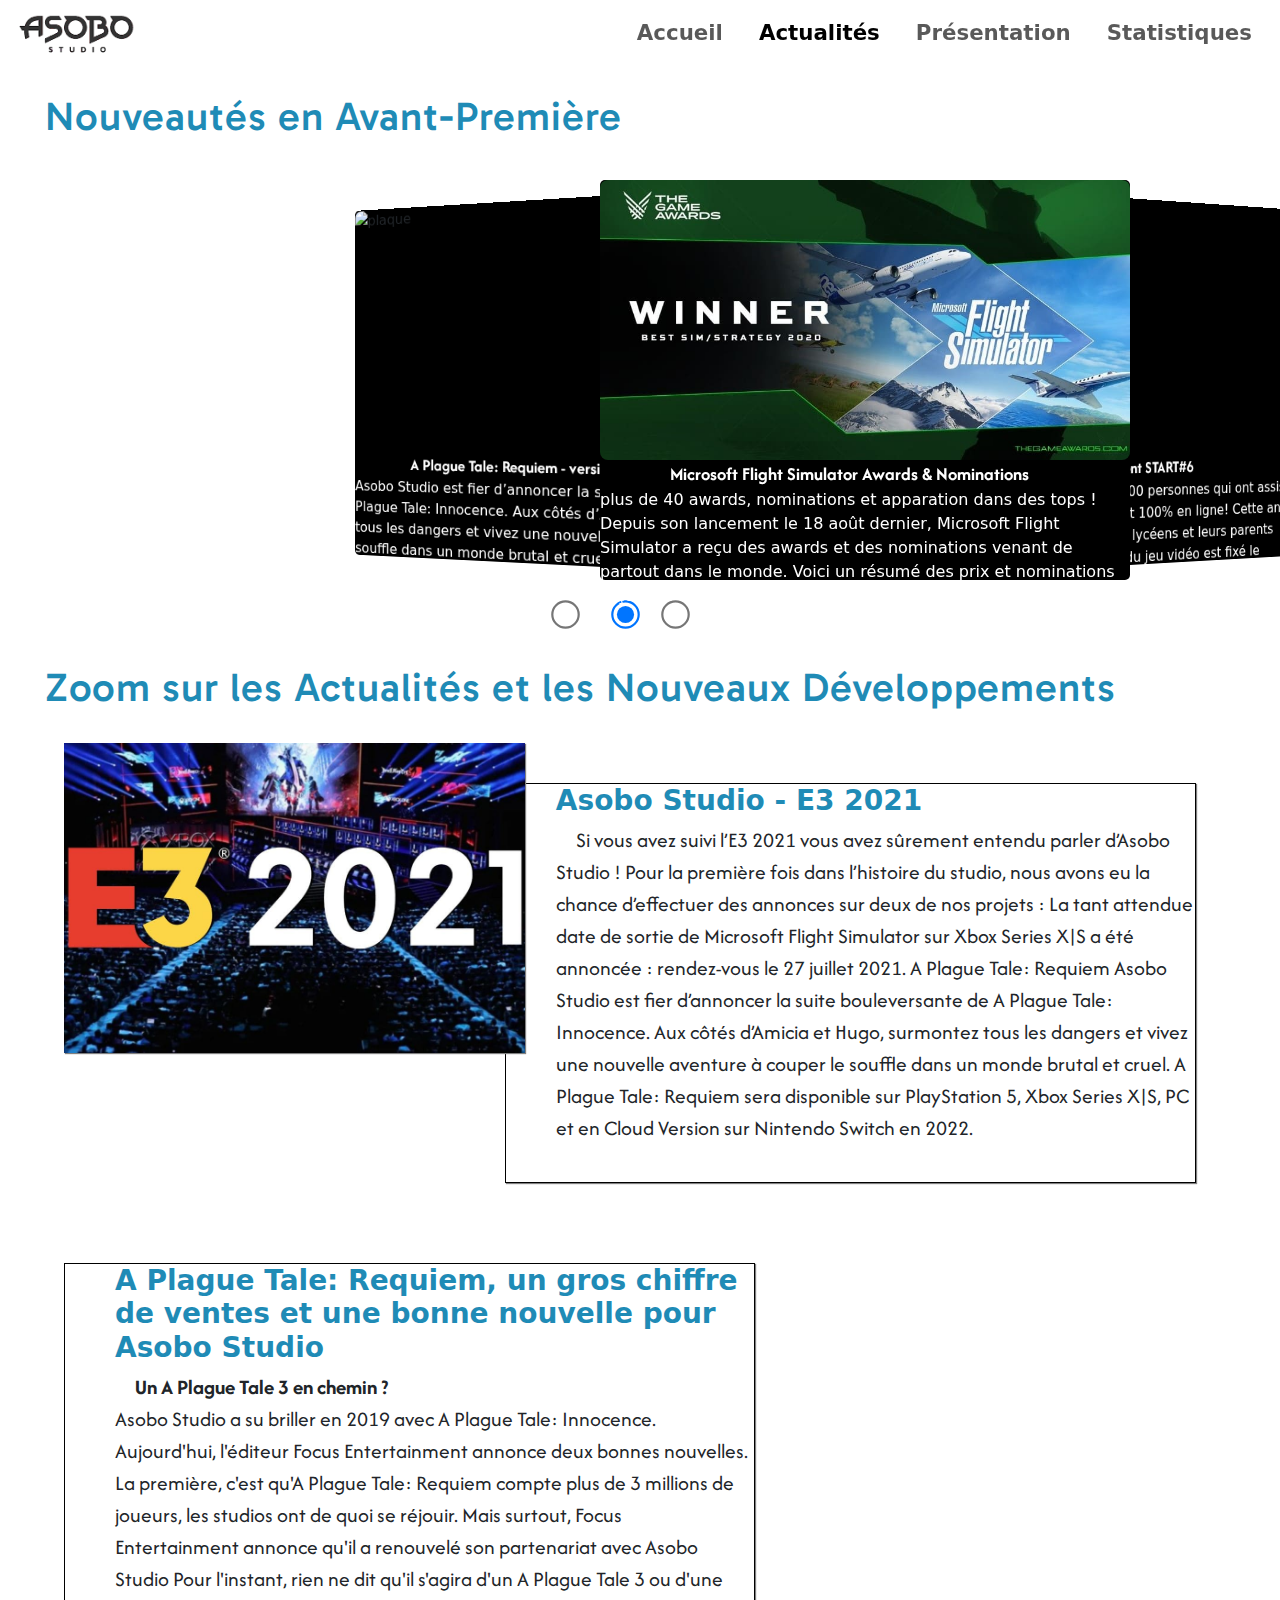
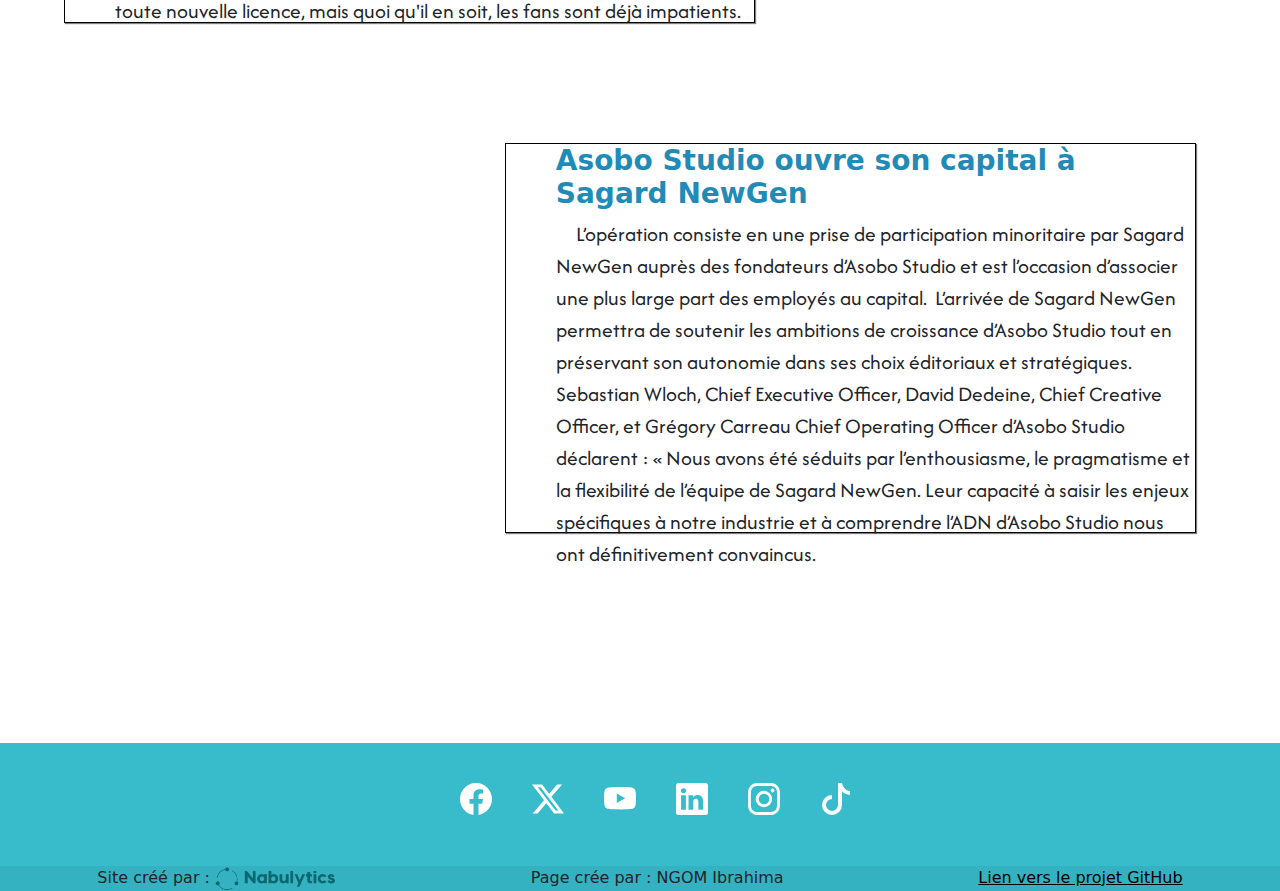
==== actualites.html @ 496d142b "Fixed a non-closed div" ====
<!DOCTYPE html>
<html lang="fr">
<head>
    <meta charset="UTF-8">
    <meta name="viewport" content="width=device-width, initial-scale=1.0">
    <title>Actualité - Asobo Studio</title>
    <link rel="shortcut icon" href="Images/favicon.ico" type="image/x-icon">
    <link href="https://cdn.jsdelivr.net/npm/bootstrap@5.3.3/dist/css/bootstrap.min.css" rel="stylesheet"
          integrity="sha384-QWTKZyjpPEjISv5WaRU9OFeRpok6YctnYmDr5pNlyT2bRjXh0JMhjY6hW+ALEwIH" crossorigin="anonymous">
    <link rel="stylesheet" href="CSS/General.css">
    <link rel="stylesheet" href="CSS/Actualites.css">
    <style>
        @import url('https://fonts.googleapis.com/css2?family=Afacad+Flux:wght@100..1000&family=Gabarito:wght@400..900&display=swap');
    </style>
</head>
<body>
    <header>
        <nav class="navbar fixed-top navbar-expand-md navbar-extended-sm">
            <div class="container-fluid nav-header">
                <a href="index.html"><img src="Images/Asobo_Studio_Logo.png" alt="Asobo Studio Logo"></a>
            </div>
            <button class="navbar-toggler" type="button" data-bs-toggle="collapse" data-bs-target="#navbarNav"
                    aria-controls="navbarNav" aria-expanded="false" aria-label="Toggle navigation">
                <span class="navbar-toggler-icon"></span>
            </button>
            <div class="collapse navbar-collapse me-auto" id="navbarNav">
                <ul class="navbar-nav me-auto mb-2 mb-lg-0">
                    <li class="nav-item">
                        <a class="nav-link" href="index.html">Accueil</a>
                    </li>
                    <li class="nav-item">
                        <a class="nav-link active" aria-current="page" href="actualites.html">Actualités</a>
                    </li>
                    <li class="nav-item">
                        <a class="nav-link" href="presentation.html">Présentation</a>
                    </li>
                    <li class="nav-item">
                        <a class="nav-link" href="statistiques.html">Statistiques</a>
                    </li>
                </ul>
            </div>
        </nav>
    </header>
<h1>Actualités</h1><br>
<h2 class="title">Nouveautés en Avant-Première</h2>
<section class="premiere_parti">
    <input type="radio" name="position"  />
    <input type="radio" name="position" checked/>
    <input type="radio" name="position" />
    <div id="carousel">
      <div class="hautimage">
        <div class="haut">
            <img src="Images/Accueil/plague-tale-requiem.jpg" alt="plaque">
        </div>
        <div class="textebas"> <span class="soustitre">A Plague Tale: Requiem - version améliorée
        </span><br> Asobo Studio est fier d’annoncer la suite bouleversante de A Plague Tale: Innocence. Aux côtés d’Amicia et Hugo, surmontez tous les dangers et vivez une nouvelle aventure à couper le souffle dans un monde brutal et cruel</div>
      </div>
      <div class="hautimage">
        <div class="haut">
            <img src="Images/actualite/microsoft_winner.jpeg" alt="recompense">
        </div>
        <div class="textebas"> <span class="soustitre">Microsoft Flight Simulator Awards & Nominations</span><br>plus de 40 awards, nominations et apparation dans des tops !
    Depuis son lancement le 18 août dernier, Microsoft Flight Simulator a reçu des awards et des nominations venant de partout dans le monde. Voici un résumé des prix et nominations reçus par Microsoft Flight Simulator</div>
      </div>
      <div class="hautimage">
        <div class="haut">
            <img src="Images/actualite/Asoboevenement.jpeg" alt="flight">
        </div>
        <div class="textebas"> <span class="soustitre">Asobo participe à l'événement START#6</span><br>L'année dernière ce sont plus de 800 personnes qui ont assisté à la première version de l'événement 100% en ligne!

            Cette année, le rendez-vous pour les collégiens, lycéens et leurs parents désireux de découvrir les métiers du jeu vidéo est fixé le mercredi 17 novembre </div>
      </div>
     
    </div>
    </section><br><br>
<h2 class="title2" id="jumpMain">Zoom sur les Actualités et les  Nouveaux Développements </h2><br>
<div class="CONtainer">
    <div class="CONtainer-item">
        <div class="CONtainer-item-img">
            <img src="Images/actualite/E32021.jpg" alt="">
        </div>
        <div class="texte1">
            <h3>Asobo Studio - E3 2021</h3>
            <p class="para">Si vous avez suivi l’E3 2021 vous avez sûrement entendu parler d’Asobo Studio ! Pour la première fois dans l’histoire du studio, nous avons eu la chance d’effectuer des annonces sur deux de nos projets :
                La tant attendue date de sortie de Microsoft Flight Simulator sur Xbox Series X|S a été annoncée : rendez-vous le 27 juillet 2021.
                A Plague Tale: Requiem
                Asobo Studio est fier d’annoncer la suite bouleversante de A Plague Tale: Innocence. Aux côtés d’Amicia et Hugo, surmontez tous les dangers et vivez une nouvelle aventure à couper le souffle dans un monde brutal et cruel.
                A Plague Tale: Requiem sera disponible sur PlayStation 5, Xbox Series X|S, PC et en Cloud Version sur Nintendo Switch en 2022.</p>
        </div>
    </div>
    <div class="CONtainer-item">
        <div class="texte2">
            <h3>A Plague Tale: Requiem, un gros chiffre de ventes et une bonne nouvelle pour Asobo Studio</h3>
            <p class="para"><strong>Un A Plague Tale 3 en chemin ?</strong><br>Asobo Studio a su briller en 2019 avec A Plague Tale: Innocence. Aujourd'hui, l'éditeur Focus Entertainment annonce deux bonnes nouvelles.
                La première, c'est qu'A Plague Tale: Requiem compte plus de 3 millions de joueurs, les studios ont de quoi se réjouir. Mais surtout, Focus Entertainment annonce qu'il a renouvelé son partenariat avec Asobo Studio
                Pour l'instant, rien ne dit qu'il s'agira d'un A Plague Tale 3 ou d'une toute nouvelle licence, mais quoi qu'il en soit, les fans sont déjà impatients.  
            </p>
        </div>
        <div class="CONtainer-item-img">
            <img src="Images/actualite/plagetroismillions.jpg" alt="">
        </div>
    </div>

    <div class="CONtainer-item">
        <div class="CONtainer-item-img">
            <img src="Images/actualite/asobo_sagar.jpeg" alt="">
        </div>
        <div class="texte3">
            <h3>Asobo Studio ouvre son capital à Sagard NewGen</h3>
            <p class="para">L’opération consiste en une prise de participation minoritaire par Sagard NewGen auprès des fondateurs d’Asobo Studio et est l’occasion d’associer une plus large part des employés au capital.  L’arrivée de Sagard NewGen permettra de soutenir les ambitions de croissance d’Asobo Studio tout en préservant son autonomie dans ses choix éditoriaux et stratégiques.
                Sebastian Wloch, Chief Executive Officer, David Dedeine, Chief Creative Officer, et Grégory Carreau Chief Operating Officer d’Asobo Studio déclarent : « Nous avons été séduits par l’enthousiasme, le pragmatisme et la flexibilité de l’équipe de Sagard NewGen. Leur capacité à saisir les enjeux spécifiques à notre industrie et à comprendre l’ADN d’Asobo Studio nous ont définitivement convaincus.</p>
    
        </div>
    </div>
</div>
<footer class="footer">
    <div class="waves">
        <div class="wave" id="wave1"></div>
        <div class="wave" id="wave2"></div>
        <div class="wave" id="wave3"></div>
        <div class="wave" id="wave4"></div>
    </div>
    <ul class="social-icon">
        <li class="social-icon__item">
            <a href="https://www.facebook.com/asobostudio" target="_blank"
               class="social-icon__link icon-link">
                <svg xmlns="http://www.w3.org/2000/svg" width="16" height="16" fill="currentColor"
                     class="bi bi-facebook" viewBox="0 0 16 16">
                    <path d="M16 8.049c0-4.446-3.582-8.05-8-8.05C3.58 0-.002 3.603-.002 8.05c0 4.017 2.926 7.347 6.75 7.951v-5.625h-2.03V8.05H6.75V6.275c0-2.017 1.195-3.131 3.022-3.131.876 0 1.791.157 1.791.157v1.98h-1.009c-.993 0-1.303.621-1.303 1.258v1.51h2.218l-.354 2.326H9.25V16c3.824-.604 6.75-3.934 6.75-7.951"/>
                </svg>
            </a>
        </li>
        <li class="social-icon__item">
            <a href="https://x.com/AsoboStudio" target="_blank" class="social-icon__link icon-link">
                <svg xmlns="http://www.w3.org/2000/svg" width="16" height="16" fill="currentColor"
                     class="bi bi-twitter-x" viewBox="0 0 16 16">
                    <path d="M12.6.75h2.454l-5.36 6.142L16 15.25h-4.937l-3.867-5.07-4.425 5.07H.316l5.733-6.57L0 .75h5.063l3.495 4.633L12.601.75Zm-.86 13.028h1.36L4.323 2.145H2.865z"/>
                </svg>
            </a>
        </li>
        <li class="social-icon__item">
            <a href="https://www.youtube.com/@AsoboStudio/featured" target="_blank"
               class="social-icon__link icon-link">
                <svg xmlns="http://www.w3.org/2000/svg" width="16" height="16" fill="currentColor" class="bi bi-youtube"
                     viewBox="0 0 16 16">
                    <path d="M8.051 1.999h.089c.822.003 4.987.033 6.11.335a2.01 2.01 0 0 1 1.415 1.42c.101.38.172.883.22 1.402l.01.104.022.26.008.104c.065.914.073 1.77.074 1.957v.075c-.001.194-.01 1.108-.082 2.06l-.008.105-.009.104c-.05.572-.124 1.14-.235 1.558a2.01 2.01 0 0 1-1.415 1.42c-1.16.312-5.569.334-6.18.335h-.142c-.309 0-1.587-.006-2.927-.052l-.17-.006-.087-.004-.171-.007-.171-.007c-1.11-.049-2.167-.128-2.654-.26a2.01 2.01 0 0 1-1.415-1.419c-.111-.417-.185-.986-.235-1.558L.09 9.82l-.008-.104A31 31 0 0 1 0 7.68v-.123c.002-.215.01-.958.064-1.778l.007-.103.003-.052.008-.104.022-.26.01-.104c.048-.519.119-1.023.22-1.402a2.01 2.01 0 0 1 1.415-1.42c.487-.13 1.544-.21 2.654-.26l.17-.007.172-.006.086-.003.171-.007A100 100 0 0 1 7.858 2zM6.4 5.209v4.818l4.157-2.408z"/>
                </svg>
            </a>
        </li>
        <li class="social-icon__item">
            <a href="https://www.linkedin.com/company/asobo-studio" target="_blank" class="social-icon__link icon-link">
                <svg xmlns="http://www.w3.org/2000/svg" width="16" height="16" fill="currentColor"
                     class="bi bi-linkedin" viewBox="0 0 16 16">
                    <path d="M0 1.146C0 .513.526 0 1.175 0h13.65C15.474 0 16 .513 16 1.146v13.708c0 .633-.526 1.146-1.175 1.146H1.175C.526 16 0 15.487 0 14.854zm4.943 12.248V6.169H2.542v7.225zm-1.2-8.212c.837 0 1.358-.554 1.358-1.248-.015-.709-.52-1.248-1.342-1.248S2.4 3.226 2.4 3.934c0 .694.521 1.248 1.327 1.248zm4.908 8.212V9.359c0-.216.016-.432.08-.586.173-.431.568-.878 1.232-.878.869 0 1.216.662 1.216 1.634v3.865h2.401V9.25c0-2.22-1.184-3.252-2.764-3.252-1.274 0-1.845.7-2.165 1.193v.025h-.016l.016-.025V6.169h-2.4c.03.678 0 7.225 0 7.225z"/>
                </svg>
            </a>
        </li>
        <li class="social-icon__item">
            <a href="https://www.instagram.com/asobo_studio/" target="_blank" class="social-icon__link icon-link">
                <svg xmlns="http://www.w3.org/2000/svg" width="16" height="16" fill="currentColor"
                     class="bi bi-instagram" viewBox="0 0 16 16">
                    <path d="M8 0C5.829 0 5.556.01 4.703.048 3.85.088 3.269.222 2.76.42a3.9 3.9 0 0 0-1.417.923A3.9 3.9 0 0 0 .42 2.76C.222 3.268.087 3.85.048 4.7.01 5.555 0 5.827 0 8.001c0 2.172.01 2.444.048 3.297.04.852.174 1.433.372 1.942.205.526.478.972.923 1.417.444.445.89.719 1.416.923.51.198 1.09.333 1.942.372C5.555 15.99 5.827 16 8 16s2.444-.01 3.298-.048c.851-.04 1.434-.174 1.943-.372a3.9 3.9 0 0 0 1.416-.923c.445-.445.718-.891.923-1.417.197-.509.332-1.09.372-1.942C15.99 10.445 16 10.173 16 8s-.01-2.445-.048-3.299c-.04-.851-.175-1.433-.372-1.941a3.9 3.9 0 0 0-.923-1.417A3.9 3.9 0 0 0 13.24.42c-.51-.198-1.092-.333-1.943-.372C10.443.01 10.172 0 7.998 0zm-.717 1.442h.718c2.136 0 2.389.007 3.232.046.78.035 1.204.166 1.486.275.373.145.64.319.92.599s.453.546.598.92c.11.281.24.705.275 1.485.039.843.047 1.096.047 3.231s-.008 2.389-.047 3.232c-.035.78-.166 1.203-.275 1.485a2.5 2.5 0 0 1-.599.919c-.28.28-.546.453-.92.598-.28.11-.704.24-1.485.276-.843.038-1.096.047-3.232.047s-2.39-.009-3.233-.047c-.78-.036-1.203-.166-1.485-.276a2.5 2.5 0 0 1-.92-.598 2.5 2.5 0 0 1-.6-.92c-.109-.281-.24-.705-.275-1.485-.038-.843-.046-1.096-.046-3.233s.008-2.388.046-3.231c.036-.78.166-1.204.276-1.486.145-.373.319-.64.599-.92s.546-.453.92-.598c.282-.11.705-.24 1.485-.276.738-.034 1.024-.044 2.515-.045zm4.988 1.328a.96.96 0 1 0 0 1.92.96.96 0 0 0 0-1.92m-4.27 1.122a4.109 4.109 0 1 0 0 8.217 4.109 4.109 0 0 0 0-8.217m0 1.441a2.667 2.667 0 1 1 0 5.334 2.667 2.667 0 0 1 0-5.334"/>
                </svg>
            </a>
        </li>
        <li class="social-icon__item">
            <a href="https://www.tiktok.com/@asobostudio?" target="_blank" class="social-icon__link icon-link">
                <svg xmlns="http://www.w3.org/2000/svg" width="16" height="16" fill="currentColor" class="bi bi-tiktok"
                     viewBox="0 0 16 16">
                    <path d="M9 0h1.98c.144.715.54 1.617 1.235 2.512C12.895 3.389 13.797 4 15 4v2c-1.753 0-3.07-.814-4-1.829V11a5 5 0 1 1-5-5v2a3 3 0 1 0 3 3z"/>
                </svg>
            </a>
        </li>
    </ul>


    <div class="d-flex justify-content-around footer-nabu">
        <div class="text-center p-4">
            Site créé par :
            <img src="Images/nabu_full_logo.png" alt="Nabulitics">
        </div>
        <div class="text-center p-4">
            Page crée par : NGOM Ibrahima
        </div>
        <div class="text-center p-4">
            <a href="https://github.com/AurelienP29/SAE1_AsoboStudio" target="_blank">Lien vers le projet GitHub</a>
        </div>
    </div>
</footer>

<script>
    const navEL = document.querySelector('.navbar');
    window.addEventListener('scroll', () => {
        if (window.scrollY > 66) {
            navEL.classList.add('navbar-scrolled');
        } else if (window.scrollY <= 66) {
            navEL.classList.remove('navbar-scrolled');
        }
    });
</script>
<script>
const images = document.querySelectorAll('.CONtainer-item-img');

const observer = new IntersectionObserver((entries) => {
    entries.forEach(entry => {
        if (entry.isIntersecting) {
            entry.target.classList.add('visible');
        } else {
            entry.target.classList.remove('visible');
        }
    });
}, {
    threshold: 0.1 
});

images.forEach(image => {
    observer.observe(image);
});


</script>
<script src="https://cdn.jsdelivr.net/npm/bootstrap@5.3.3/dist/js/bootstrap.bundle.min.js"
        integrity="sha384-YvpcrYf0tY3lHB60NNkmXc5s9fDVZLESaAA55NDzOxhy9GkcIdslK1eN7N6jIeHz"
        crossorigin="anonymous"></script>



</body>
</html>
---- CSS/General.css ----
main {
    z-index: 1;
    overflow-x: hidden;
}

h1 {
    font-family: "Gabarito", sans-serif;
    font-size: 55pt;
    font-weight: bold;
}

h2 {
    font-family: "Gabarito", sans-serif;
    font-size: 35pt;
}

p, span {
    font-family: "Afacad Flux", sans-serif;
    font-size: 20pt;

}

header {
    z-index: 10;
}

header img{
    height: 50px;
    width: auto;
}

.navbar {
    transition: all 0.5s;
    backdrop-filter: blur(10px);
}

.navbar-scrolled {
    background-color : #38BCCC;
    box-shadow: 0 3px 10px rgba(0, 0, 0, 0.15);
}

.nav-item {
    padding-right: 20px;
}

.nav-link {
    font-size: 16pt;
    font-weight: bold;
    display: inline-block;
    transition: all 0.5s;

}

.nav-link:hover {
    scale: 1.2;
    color: #1c626a;
}

.icon-link {
    font-size: 20px;
    color: black;
}

.footer-nabu {
    background-color: rgba(0, 0, 0, 0.05);
    position: absolute;
    bottom: 0;
    width: 100%;
}

.footer-nabu > div {
    padding: 0 !important;
}

.footer-nabu > div > a {
    display: inline-block;
    color: black;
}

.footer-nabu img{
    height: 25px;
    width: auto;
}

.footer-text-links {
    padding-right: 25px;
}


.footer {
    position: relative;
    width: 100%;
    background: #38BCCC;
    min-height: 100px;
    padding: 20px 50px 60px 50px;
    margin-top: 100px;
    display: flex;
    justify-content: center;
    align-items: center;
    flex-direction: column;
}

.social-icon {
    position: relative;
    display: flex;
    justify-content: center;
    align-items: center;
    margin: 10px 0;
    flex-wrap: wrap;
}

.social-icon__item {
    list-style: none;
    margin: 0 10px;
}


.social-icon__link {
    font-size: 2rem;
    color: #fff;
    margin: 0 10px;
    display: inline-block;
    transition: 0.5s;
}

.social-icon__link:hover {
    transform: translateY(-10px);
}

.footer p {
    color: #fff;
    margin: 15px 0 10px 0;
    font-size: 1rem;
    font-weight: 300;
}

.wave {
    position: absolute;
    top: -100px;
    left: 0;
    width: 100%;
    height: 100px;
    background: url("https://i.goopics.net/qq4d9r.png");
    background-size: 1000px 100px;
}

.wave#wave1 {
    z-index: 1000;
    opacity: 1;
    bottom: 0;
    animation: animateWaves 4s linear infinite;
}

.wave#wave2 {
    z-index: 999;
    opacity: 0.5;
    bottom: 10px;
    animation: animate 4s linear infinite !important;
}

.wave#wave3 {
    z-index: 1000;
    opacity: 0.2;
    bottom: 15px;
    animation: animateWaves 3s linear infinite;
}

.wave#wave4 {
    z-index: 999;
    opacity: 0.7;
    bottom: 20px;
    animation: animate 3s linear infinite;
}

@keyframes animateWaves {
    0% {
        background-position-x: 1000px;
    }
    100% {
        background-positon-x: 0px;
    }
}

@keyframes animate {
    0% {
        background-position-x: -1000px;
    }
    100% {
        background-positon-x: 0px;
    }
}
---- CSS/Actualites.css ----
h1{
    text-align: center;
    margin-top: 2px;
    color: white;
    font-size:2.9rem;
   
    
}
h2.title{
  margin-left: 45px;
  margin-top: 2px;
  color: rgb(31, 139, 182);
  font-size:2.5rem;
  letter-spacing: 1px;
  
  
}
h2.title2{
  margin-left: 45px;
  margin-top: 65px;
  color: rgb(31, 139, 182);
  font-size:2.5rem;
  letter-spacing: 1px;

}

.premiere_parti {
    height: 400px;
    margin-top: 10px;
    display: grid;
    grid-template-rows: 500px 100px;
    grid-template-columns: 1fr 30px 30px 30px 30px 30px 1fr;
    align-items: center;
    justify-items: center;
  }




div#carousel {
    grid-row: 1 / 2;
    grid-column: 1 / 8;
    width: 100vw;
    height: 440px;
    overflow: hidden;
    transform-style: preserve-3d;
    perspective: 600px;
    --items: 5;
    --middle: 3;
    --position: 1;
    pointer-events: none;
   align-items: center;
    justify-content: center;
    margin-left: auto;
    margin-right: auto;
  }


  div.hautimage {
    border-radius: 5px;
    margin-left: 600px;
    position: absolute;
    width: 530px;
    height: 400px;
    --r: calc(var(--position) - var(--offset));
    --abs: max(calc(var(--r) * -1), var(--r));
    transition: all 0.25s linear;
    transform: rotateY(calc(-10deg * var(--r)))
      translateX(calc(-300px * var(--r)));
    z-index: calc((var(--position) - var(--abs)));
  }
  div.haut {
    height: 280px;
    width: 530px;
  }
  div.haut img{
    width: 530px;
    height: 280px;
    border-radius: 8px;
  }
  div.textebas{
    color: white;
   border-bottom-left-radius: 5px;
   border-bottom-right-radius: 5px;
    width: 530px;
    height: 110px;
   
  }
  span.soustitre{
    margin-left: 70px;
    font-size: 14pt;
    font-weight: bold;

  }
  
  div.hautimage:nth-of-type(1) {
    --offset: 1;
    background-color: black;
  }
  div.hautimage:nth-of-type(2) {
    --offset: 2;
    background-color:black;
  }
  div.hautimage:nth-of-type(3) {
    --offset: 3;
    background-color: black;
  }
 
  
  input:nth-of-type(1) {
    margin-right: 30px;
    margin-top: -170px;
    grid-column: 2 / 3;
    grid-row: 2 / 3;
  }
  input:nth-of-type(1):checked ~ div#carousel {
    --position: 1;
  }
  
  input:nth-of-type(2) {
    margin-left: 30px;
    margin-top: -170px;
    grid-column: 3 / 4;
    grid-row: 2 / 3;
  }
  input:nth-of-type(2):checked ~ div#carousel {
    --position: 2;
  }
  
  input:nth-of-type(3) {
    margin-left: 70px;
    margin-top:  -170px;
    grid-column: 4 /5;
    grid-row: 2 / 3;
  }
  input:nth-of-type(3):checked ~ div#carousel {
    --position: 3;
  }
  
  input:nth-of-type(4) {
    grid-column: 5 / 6;
    grid-row: 2 / 3;
  }
  input:nth-of-type(4):checked ~ div#carousel {
    --position: 4;
  }
  
  input:nth-of-type(5) {
    grid-column: 6 / 7;
    grid-row: 2 / 3;
  }
  input:nth-of-type(5):checked ~ div#carousel {
    --position: 5;
  }
 
    input[type="radio"] {
       
        transform: scale(2.2); 
        
     
    }

    p.para {
      font-family: "Afacad Flux", sans-serif;
      font-size: 16pt;
      text-indent: 20px;
  
  }
    
.CONtainer{
  width: 100%;
  height: 1500px;
 display: grid;
 grid-template-columns: 1fr;
 grid-template-rows: repeat(3,300px);
 row-gap: 180px;
}
.CONtainer-item{
      margin-left: auto;
      margin-right: auto;
      height: 280px;
      width:90%;
      display: flex;
      border-radius: 10px;
  }
.CONtainer-item-img{
      width: 40%;
      height: 310px;
  }
.CONtainer-item-img img{
      height: 310px;
      object-fit: cover;
      width: 100%;
      box-shadow: 1px 1px 1px gray;
  }

.CONtainer-item-img img {
  opacity: 0;
  transform: translateX(70px); 
  transition: opacity 2s ease-out, transform 0.6s ease-out;
}

.CONtainer-item-img.visible img {
  opacity: 1;
  transform: translateX(0);
}

 .CONtainer-item .texte1{
  border: 1px solid black;
  margin-top: 40px;
  margin-left: -20px;
  width: 60%;
  height: 400px;
  box-shadow: 1px 1px 1px gray;
 } 
 .CONtainer-item .texte2{
  border: 1px solid black;
  margin-top: 40px;
  margin-right: -20px;
  width: 60%;
  height: 360px;
  box-shadow: 1px 1px 1px gray;
 }
 .CONtainer-item .texte3{
  border: 1px solid black;
  margin-top: 40px;
  margin-left: -20px;
  width: 60%;
  height: 390px;
  box-shadow: 1px 1px 1px gray;
 }
 div.texte1 h3{
  color: rgb(31, 139, 182);
  font-weight: bold;
 }
 div.texte2 h3{
  color: rgb(31, 139, 182);
  font-weight: bold;
 }
 div.texte3 h3{
  color: rgb(31, 139, 182);
  font-weight: bold;
 }
 div.texte1 h3, p {
  margin-left: 50px;
  
 }
 div.texte2 h3 ,p {
  margin-left: 50px;
 }
 div.texte3 h3, p {
  margin-left: 50px;
 }
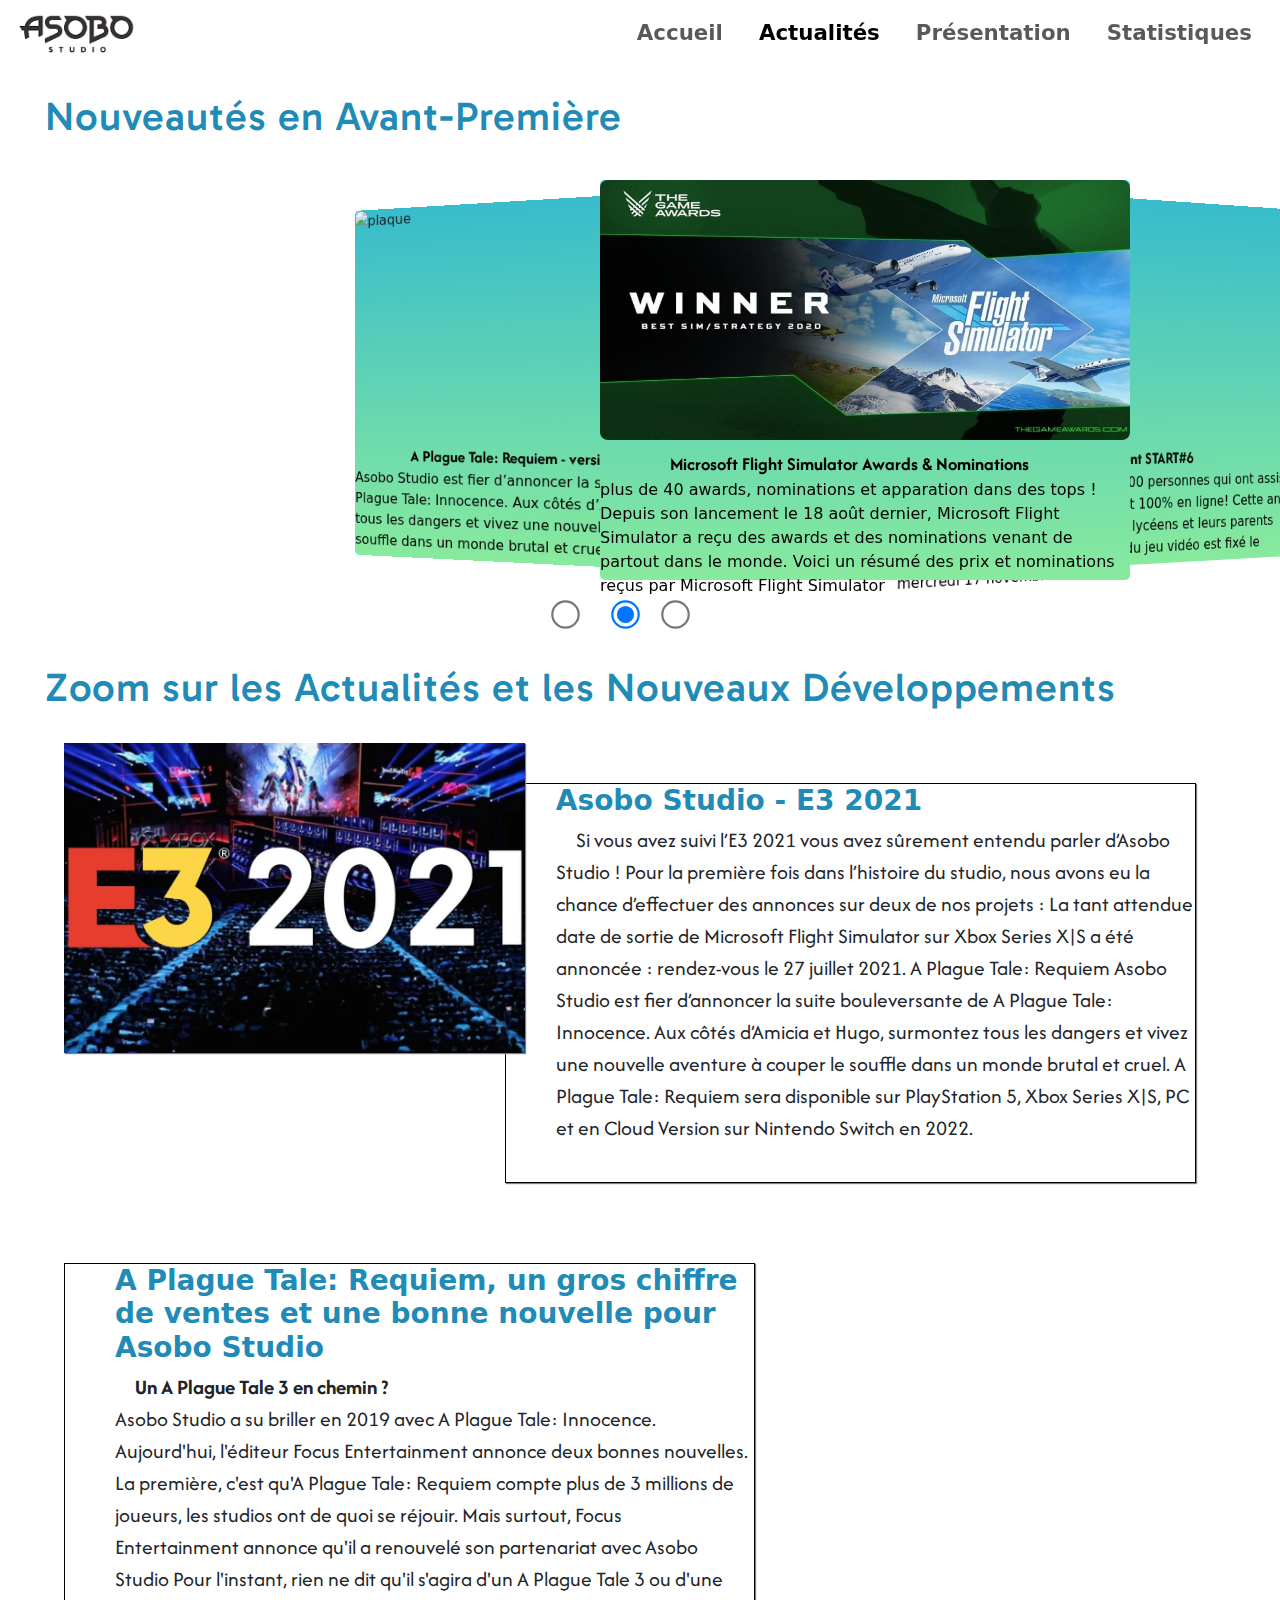
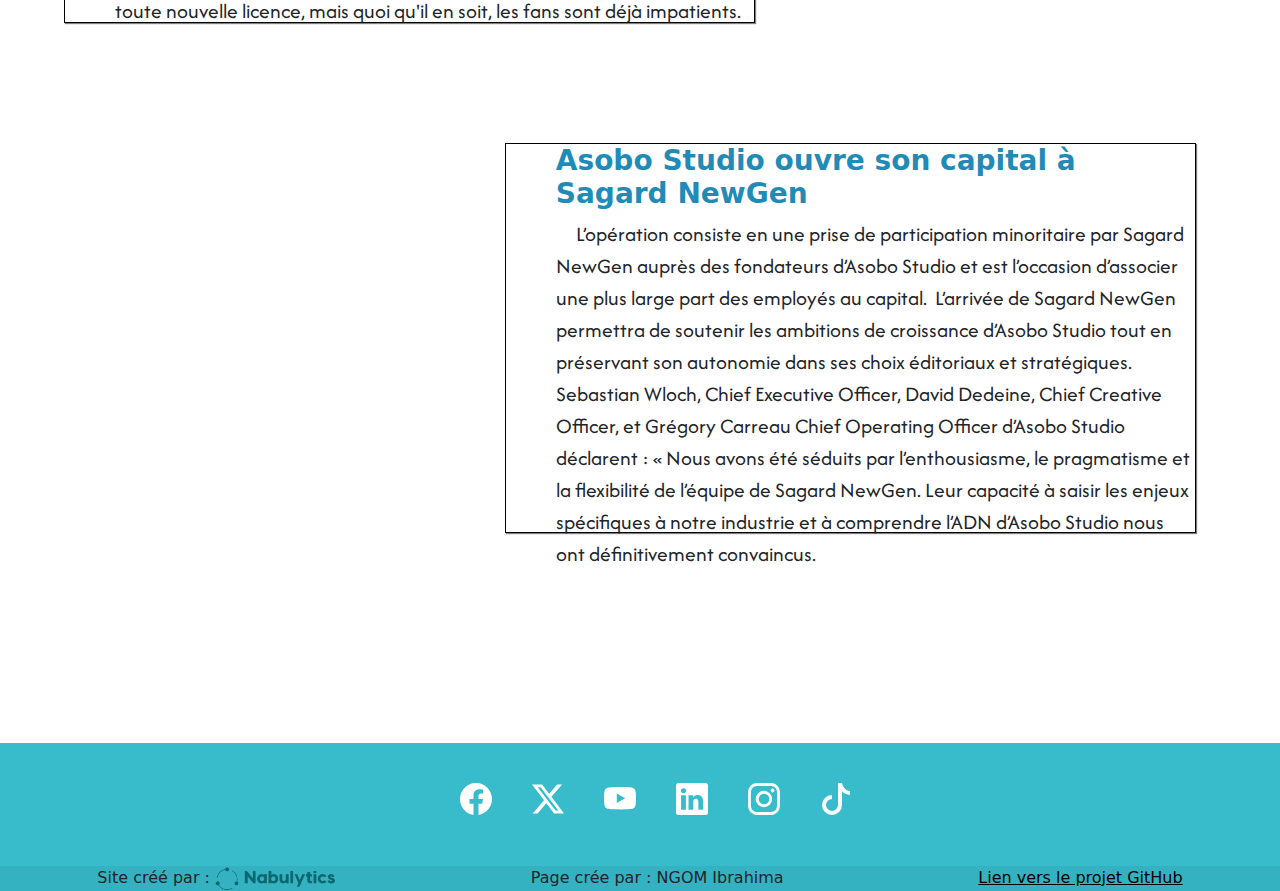
==== commit 7f226ae6: "Ibrahima commit actualites.html" ====
--- a/actualites.html
+++ b/actualites.html
@@ -43,10 +43,10 @@
     </header>
 <h1>Actualités</h1><br>
 <h2 class="title">Nouveautés en Avant-Première</h2>
-<section class="premiere_parti">
-    <input type="radio" name="position"  />
-    <input type="radio" name="position" checked/>
-    <input type="radio" name="position" />
+<div class="premiere_parti">
+    <input type="radio" name="position"  >
+    <input type="radio" name="position" checked>
+    <input type="radio" name="position" >
     <div id="carousel">
       <div class="hautimage">
         <div class="haut">
@@ -72,7 +72,7 @@
       </div>
      
     </div>
-    </section><br><br>
+    </div><br><br>
 <h2 class="title2" id="jumpMain">Zoom sur les Actualités et les  Nouveaux Développements </h2><br>
 <div class="CONtainer">
     <div class="CONtainer-item">
--- a/CSS/Actualites.css
+++ b/CSS/Actualites.css
@@ -76,15 +76,16 @@
   }
   div.haut img{
     width: 530px;
-    height: 280px;
+    height: 260px;
     border-radius: 8px;
   }
   div.textebas{
-    color: white;
+    color: black;
    border-bottom-left-radius: 5px;
    border-bottom-right-radius: 5px;
     width: 530px;
-    height: 110px;
+    height: 130px;
+      margin-top: -10px;
    
   }
   span.soustitre{
@@ -94,17 +95,17 @@
 
   }
   
-  div.hautimage:nth-of-type(1) {
+ div.hautimage:nth-of-type(1) {
     --offset: 1;
-    background-color: black;
+    background: linear-gradient(to bottom,  #38BCCC 0%,#88EA9D 100%);
   }
   div.hautimage:nth-of-type(2) {
     --offset: 2;
-    background-color:black;
+    background: linear-gradient(to bottom,  #38BCCC 0%,#88EA9D 100%);
   }
   div.hautimage:nth-of-type(3) {
     --offset: 3;
-    background-color: black;
+    background: linear-gradient(to bottom,  #38BCCC 0%,#88EA9D 100%);
   }
  
   
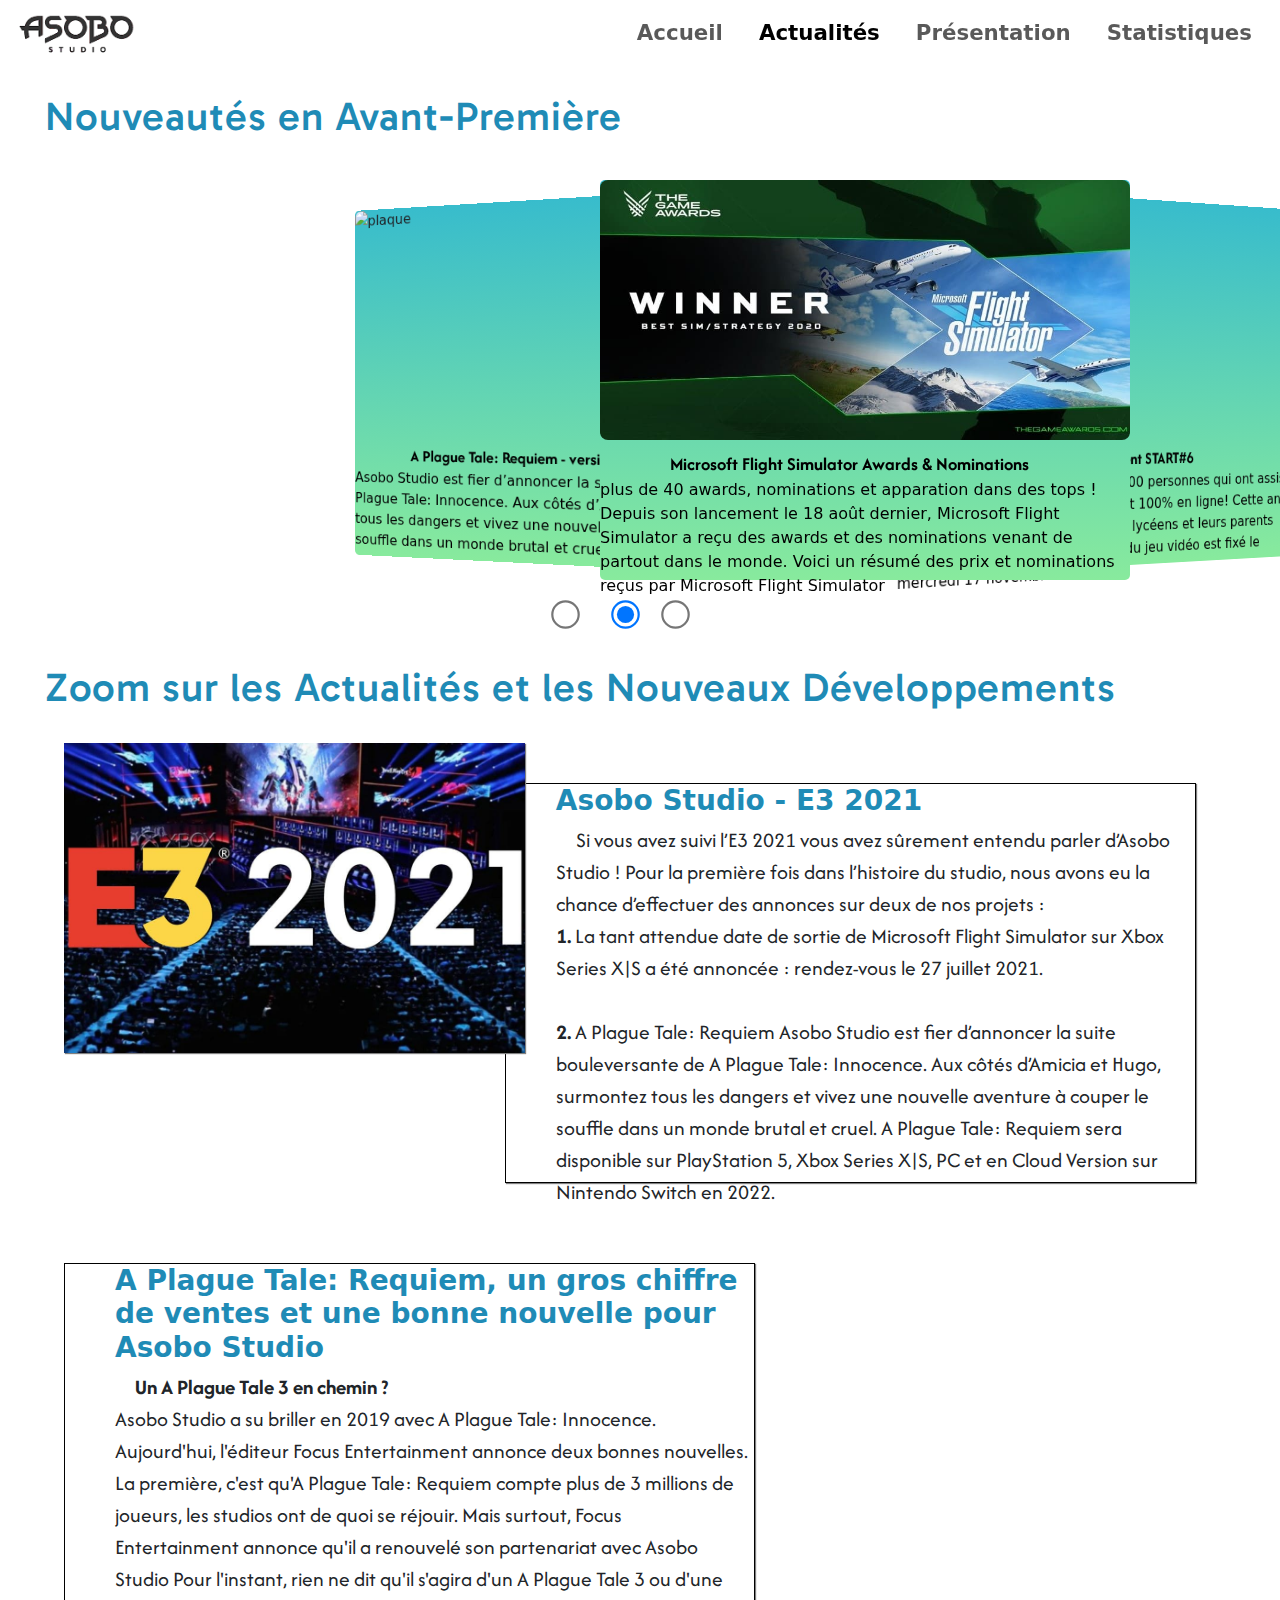
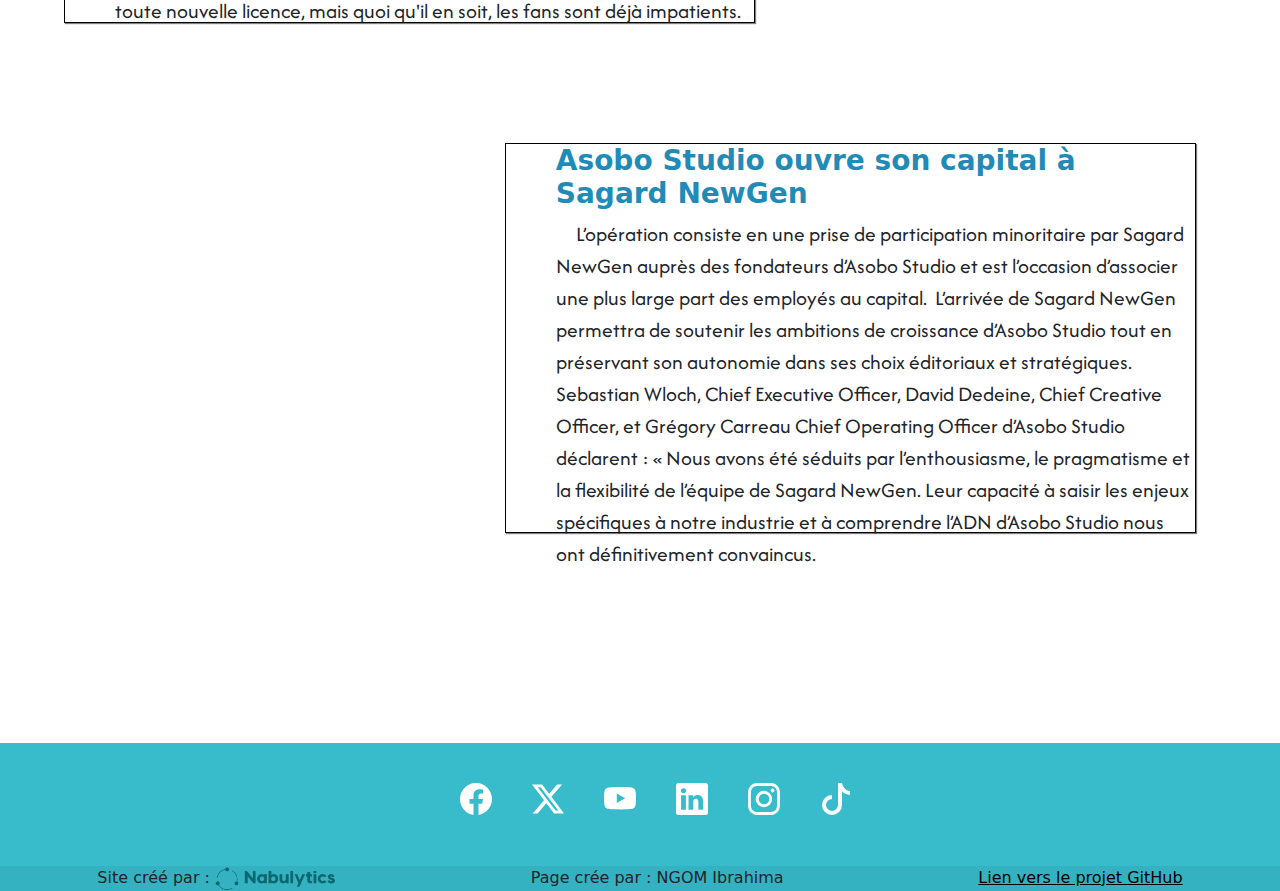
==== commit f1f0d5fa: "commit actualites.html" ====
--- a/actualites.html
+++ b/actualites.html
@@ -81,9 +81,9 @@
         </div>
         <div class="texte1">
             <h3>Asobo Studio - E3 2021</h3>
-            <p class="para">Si vous avez suivi l’E3 2021 vous avez sûrement entendu parler d’Asobo Studio ! Pour la première fois dans l’histoire du studio, nous avons eu la chance d’effectuer des annonces sur deux de nos projets :
-                La tant attendue date de sortie de Microsoft Flight Simulator sur Xbox Series X|S a été annoncée : rendez-vous le 27 juillet 2021.
-                A Plague Tale: Requiem
+            <p class="para">Si vous avez suivi l’E3 2021 vous avez sûrement entendu parler d’Asobo Studio ! Pour la première fois dans l’histoire du studio, nous avons eu la chance d’effectuer des annonces sur deux de nos projets : <br>
+                <strong>1. </strong>La tant attendue date de sortie de Microsoft Flight Simulator sur Xbox Series X|S a été annoncée : rendez-vous le 27 juillet 2021. <br><br>
+                <strong>2. </strong>A Plague Tale: Requiem
                 Asobo Studio est fier d’annoncer la suite bouleversante de A Plague Tale: Innocence. Aux côtés d’Amicia et Hugo, surmontez tous les dangers et vivez une nouvelle aventure à couper le souffle dans un monde brutal et cruel.
                 A Plague Tale: Requiem sera disponible sur PlayStation 5, Xbox Series X|S, PC et en Cloud Version sur Nintendo Switch en 2022.</p>
         </div>
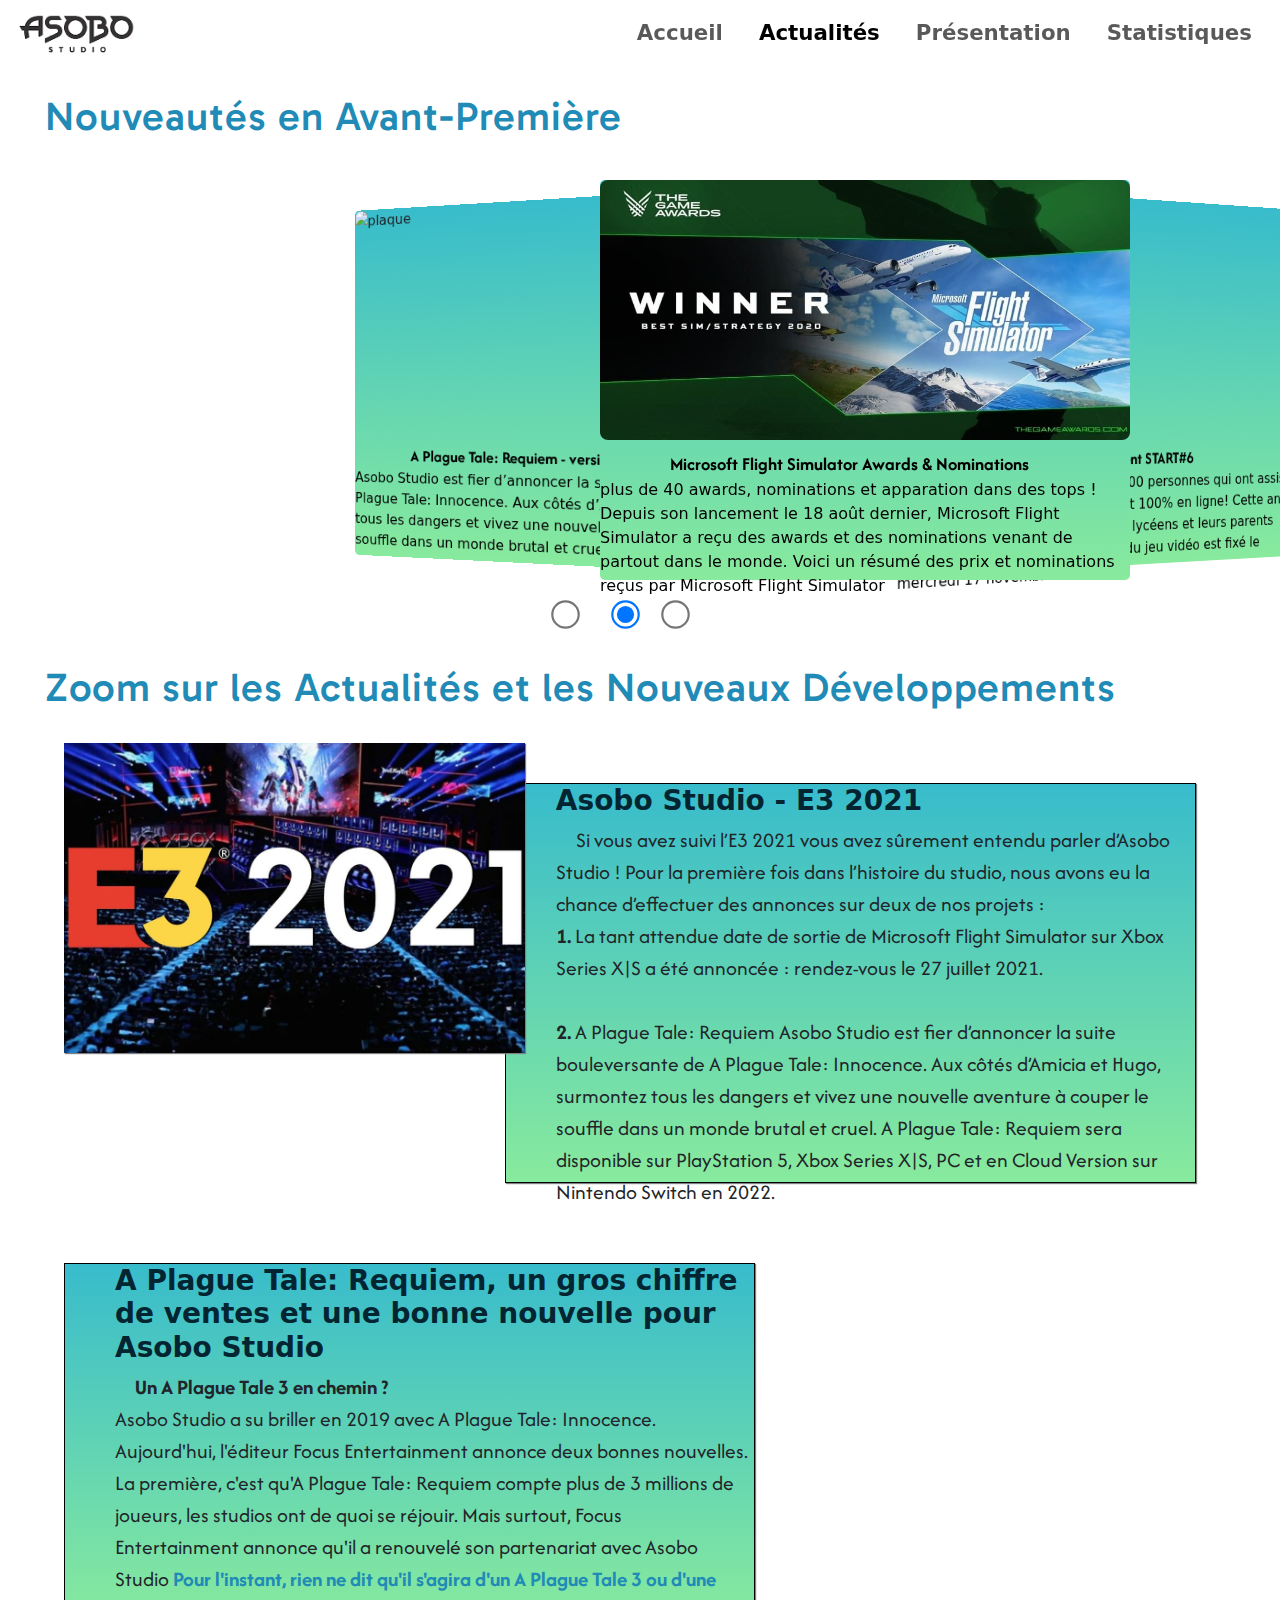
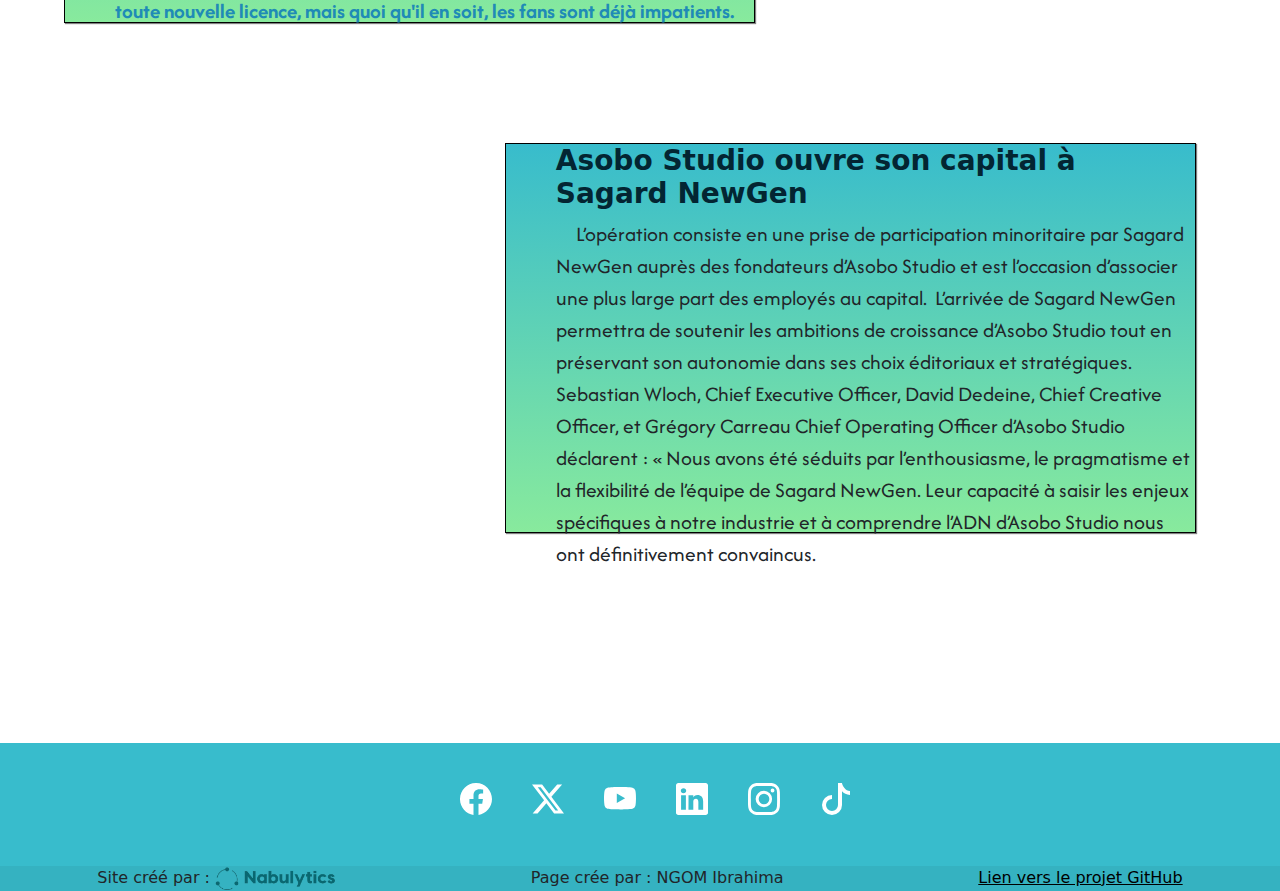
==== commit 2a18cfb7: "Ibrahima derniere commit actualites.html" ====
--- a/actualites.html
+++ b/actualites.html
@@ -93,7 +93,7 @@
             <h3>A Plague Tale: Requiem, un gros chiffre de ventes et une bonne nouvelle pour Asobo Studio</h3>
             <p class="para"><strong>Un A Plague Tale 3 en chemin ?</strong><br>Asobo Studio a su briller en 2019 avec A Plague Tale: Innocence. Aujourd'hui, l'éditeur Focus Entertainment annonce deux bonnes nouvelles.
                 La première, c'est qu'A Plague Tale: Requiem compte plus de 3 millions de joueurs, les studios ont de quoi se réjouir. Mais surtout, Focus Entertainment annonce qu'il a renouvelé son partenariat avec Asobo Studio
-                Pour l'instant, rien ne dit qu'il s'agira d'un A Plague Tale 3 ou d'une toute nouvelle licence, mais quoi qu'il en soit, les fans sont déjà impatients.  
+                <strong style="color: rgb(31, 139, 182);"> Pour l'instant, rien ne dit qu'il s'agira d'un A Plague Tale 3 ou d'une toute nouvelle licence, mais quoi qu'il en soit, les fans sont déjà impatients.</strong>  
             </p>
         </div>
         <div class="CONtainer-item-img">
--- a/CSS/Actualites.css
+++ b/CSS/Actualites.css
@@ -214,6 +214,7 @@
   width: 60%;
   height: 400px;
   box-shadow: 1px 1px 1px gray;
+  background: linear-gradient(to bottom,  #38BCCC 0%,#88EA9D 100%);
  } 
  .CONtainer-item .texte2{
   border: 1px solid black;
@@ -222,6 +223,7 @@
   width: 60%;
   height: 360px;
   box-shadow: 1px 1px 1px gray;
+  background: linear-gradient(to bottom,  #38BCCC 0%,#88EA9D 100%);
  }
  .CONtainer-item .texte3{
   border: 1px solid black;
@@ -230,17 +232,19 @@
   width: 60%;
   height: 390px;
   box-shadow: 1px 1px 1px gray;
+  background: linear-gradient(to bottom,  #38BCCC 0%,#88EA9D 100%);
  }
  div.texte1 h3{
-  color: rgb(31, 139, 182);
+  color: rgb(3, 37, 50);
   font-weight: bold;
+     
  }
  div.texte2 h3{
-  color: rgb(31, 139, 182);
+ color: rgb(3, 37, 50);
   font-weight: bold;
  }
  div.texte3 h3{
-  color: rgb(31, 139, 182);
+color: rgb(3, 37, 50);
   font-weight: bold;
  }
  div.texte1 h3, p {
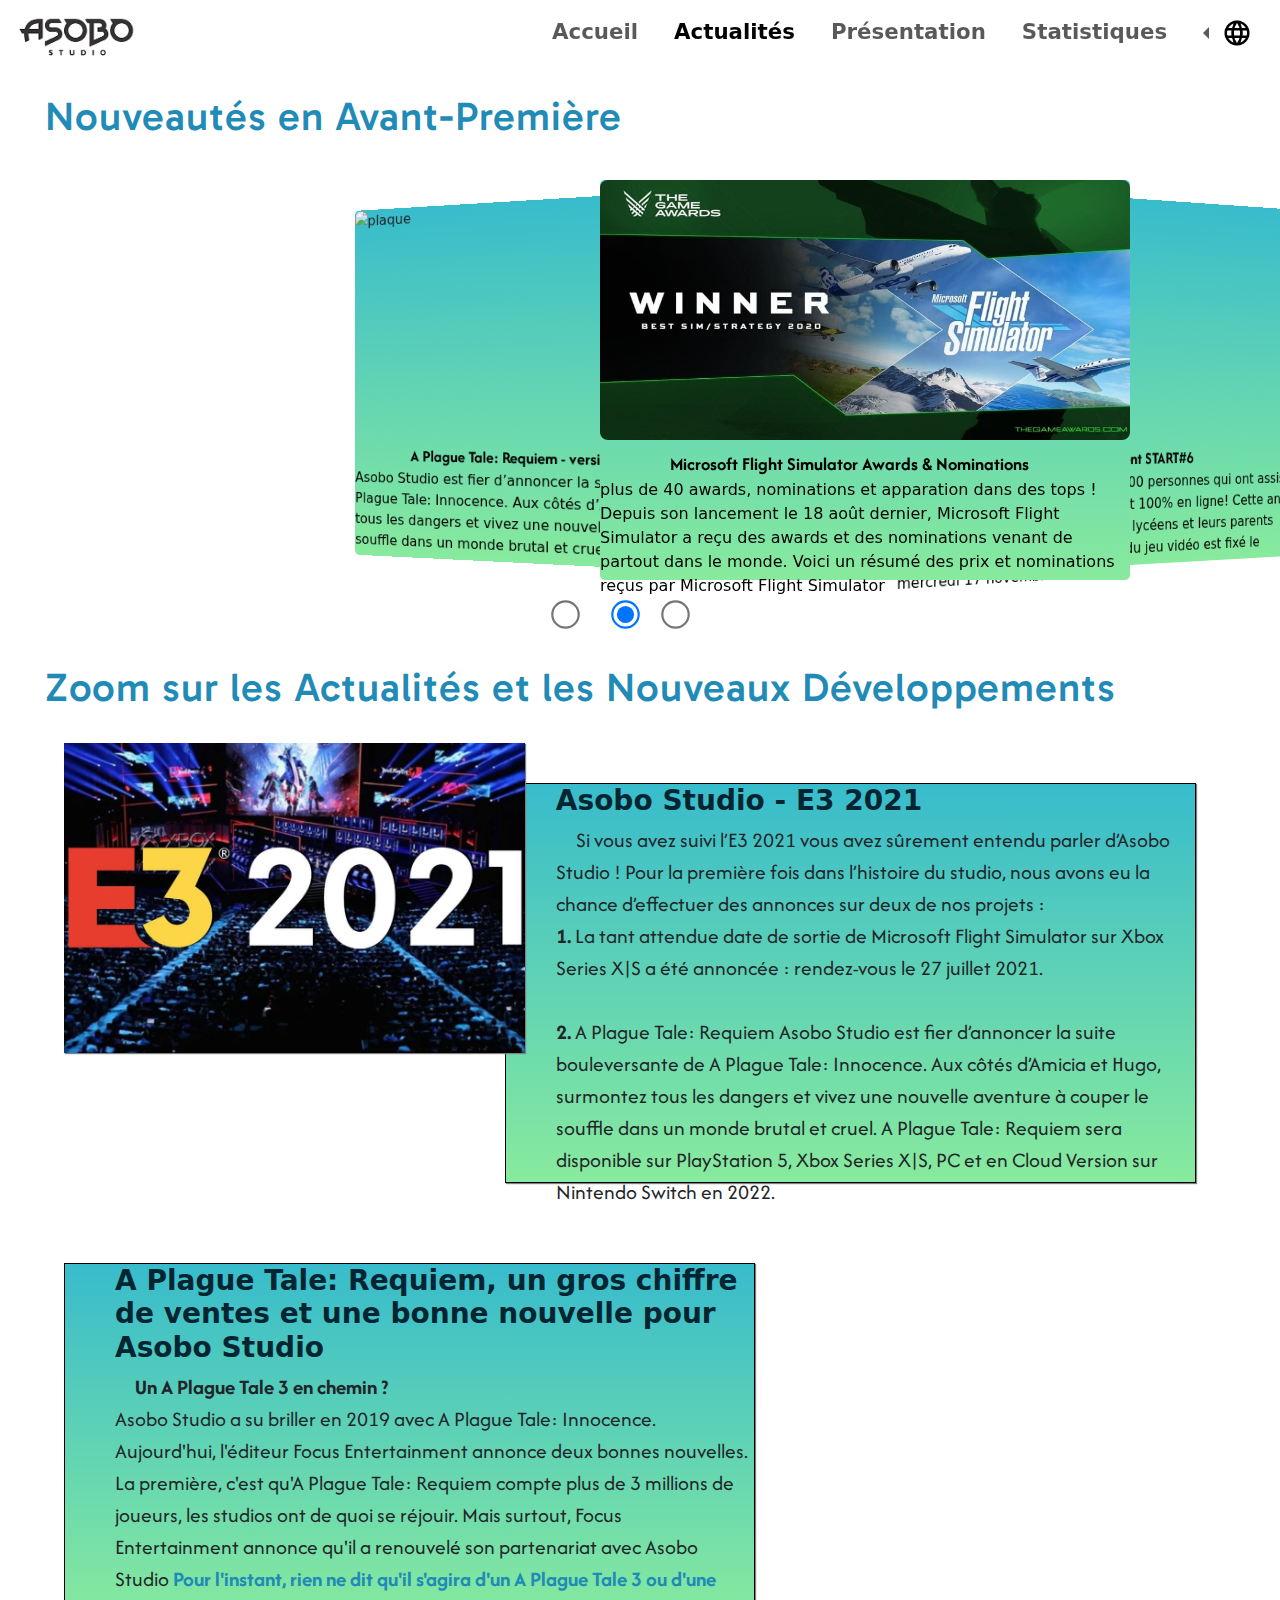
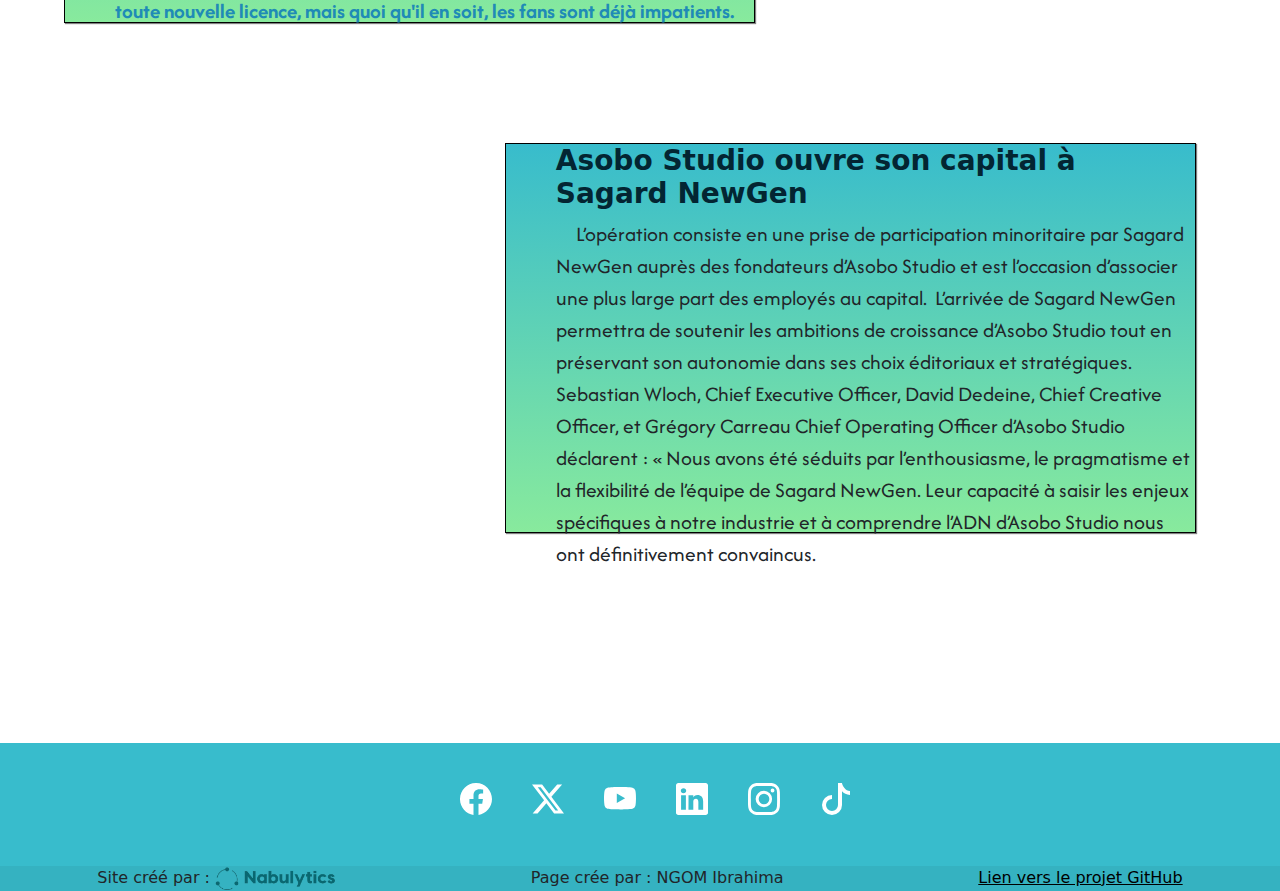
==== commit e2c336ee: "Finished all english pages" ====
--- a/actualites.html
+++ b/actualites.html
@@ -14,66 +14,94 @@
     </style>
 </head>
 <body>
-    <header>
-        <nav class="navbar fixed-top navbar-expand-md navbar-extended-sm">
-            <div class="container-fluid nav-header">
-                <a href="index.html"><img src="Images/Asobo_Studio_Logo.png" alt="Asobo Studio Logo"></a>
-            </div>
-            <button class="navbar-toggler" type="button" data-bs-toggle="collapse" data-bs-target="#navbarNav"
-                    aria-controls="navbarNav" aria-expanded="false" aria-label="Toggle navigation">
-                <span class="navbar-toggler-icon"></span>
-            </button>
-            <div class="collapse navbar-collapse me-auto" id="navbarNav">
-                <ul class="navbar-nav me-auto mb-2 mb-lg-0">
-                    <li class="nav-item">
-                        <a class="nav-link" href="index.html">Accueil</a>
-                    </li>
-                    <li class="nav-item">
-                        <a class="nav-link active" aria-current="page" href="actualites.html">Actualités</a>
-                    </li>
-                    <li class="nav-item">
-                        <a class="nav-link" href="presentation.html">Présentation</a>
-                    </li>
-                    <li class="nav-item">
-                        <a class="nav-link" href="statistiques.html">Statistiques</a>
-                    </li>
-                </ul>
-            </div>
-        </nav>
-    </header>
+<header>
+    <nav class="navbar fixed-top navbar-expand-md navbar-extended-sm">
+        <div class="container-fluid nav-header">
+            <a href="index.html"><img src="Images/Asobo_Studio_Logo.png" alt="Asobo Studio Logo"></a>
+        </div>
+        <button class="navbar-toggler" type="button" data-bs-toggle="collapse" data-bs-target="#navbarNav"
+                aria-controls="navbarNav" aria-expanded="false" aria-label="Toggle navigation">
+            <span class="navbar-toggler-icon"></span>
+        </button>
+        <div class="collapse navbar-collapse me-auto" id="navbarNav">
+            <ul class="navbar-nav me-auto mb-2 mb-lg-0">
+                <li class="nav-item">
+                    <a class="nav-link" href="index.html">Accueil</a>
+                </li>
+                <li class="nav-item">
+                    <a class="nav-link active" aria-current="page" href="actualites.html">Actualités</a>
+                </li>
+                <li class="nav-item">
+                    <a class="nav-link" href="presentation.html">Présentation</a>
+                </li>
+                <li class="nav-item">
+                    <a class="nav-link" href="statistiques.html">Statistiques</a>
+                </li>
+
+                <li class="nav-item dropstart">
+                    <a class="nav-link dropdown-toggle png-container" href="#" id="navbarDropdown" role="button"
+                       data-bs-toggle="dropdown" aria-expanded="false">
+                        <img src="Images/languages.png" alt="languages">
+                    </a>
+                    <ul class="dropdown-menu" aria-labelledby="navbarDropdown">
+                        <li><a class="dropdown-item png-container dropdown-active" href="actualites.html"><img
+                                src="Images/lang_fr.png"
+                                alt="lang_fr"></a>
+                        </li>
+                        <li><a class="dropdown-item png-container" href="actualites_us.html"><img
+                                src="Images/lang_us.png" alt="lang_us"></a>
+                        </li>
+                    </ul>
+                </li>
+            </ul>
+        </div>
+    </nav>
+</header>
 <h1>Actualités</h1><br>
 <h2 class="title">Nouveautés en Avant-Première</h2>
 <div class="premiere_parti">
-    <input type="radio" name="position"  >
+    <input type="radio" name="position">
     <input type="radio" name="position" checked>
-    <input type="radio" name="position" >
+    <input type="radio" name="position">
     <div id="carousel">
-      <div class="hautimage">
-        <div class="haut">
-            <img src="Images/Accueil/plague-tale-requiem.jpg" alt="plaque">
-        </div>
-        <div class="textebas"> <span class="soustitre">A Plague Tale: Requiem - version améliorée
-        </span><br> Asobo Studio est fier d’annoncer la suite bouleversante de A Plague Tale: Innocence. Aux côtés d’Amicia et Hugo, surmontez tous les dangers et vivez une nouvelle aventure à couper le souffle dans un monde brutal et cruel</div>
-      </div>
-      <div class="hautimage">
-        <div class="haut">
-            <img src="Images/actualite/microsoft_winner.jpeg" alt="recompense">
-        </div>
-        <div class="textebas"> <span class="soustitre">Microsoft Flight Simulator Awards & Nominations</span><br>plus de 40 awards, nominations et apparation dans des tops !
-    Depuis son lancement le 18 août dernier, Microsoft Flight Simulator a reçu des awards et des nominations venant de partout dans le monde. Voici un résumé des prix et nominations reçus par Microsoft Flight Simulator</div>
-      </div>
-      <div class="hautimage">
-        <div class="haut">
-            <img src="Images/actualite/Asoboevenement.jpeg" alt="flight">
-        </div>
-        <div class="textebas"> <span class="soustitre">Asobo participe à l'événement START#6</span><br>L'année dernière ce sont plus de 800 personnes qui ont assisté à la première version de l'événement 100% en ligne!
-
-            Cette année, le rendez-vous pour les collégiens, lycéens et leurs parents désireux de découvrir les métiers du jeu vidéo est fixé le mercredi 17 novembre </div>
-      </div>
-     
-    </div>
-    </div><br><br>
-<h2 class="title2" id="jumpMain">Zoom sur les Actualités et les  Nouveaux Développements </h2><br>
+        <div class="hautimage">
+            <div class="haut">
+                <img src="Images/Accueil/plague-tale-requiem.jpg" alt="plaque">
+            </div>
+            <div class="textebas"> <span class="soustitre">A Plague Tale: Requiem - version améliorée
+        </span><br> Asobo Studio est fier d’annoncer la suite bouleversante de A Plague Tale: Innocence. Aux côtés
+                d’Amicia et Hugo, surmontez tous les dangers et vivez une nouvelle aventure à couper le souffle dans un
+                monde brutal et cruel
+            </div>
+        </div>
+        <div class="hautimage">
+            <div class="haut">
+                <img src="Images/actualite/microsoft_winner.jpeg" alt="recompense">
+            </div>
+            <div class="textebas"><span class="soustitre">Microsoft Flight Simulator Awards & Nominations</span><br>plus
+                de 40 awards, nominations et apparation dans des tops !
+                Depuis son lancement le 18 août dernier, Microsoft Flight Simulator a reçu des awards et des nominations
+                venant de partout dans le monde. Voici un résumé des prix et nominations reçus par Microsoft Flight
+                Simulator
+            </div>
+        </div>
+        <div class="hautimage">
+            <div class="haut">
+                <img src="Images/actualite/Asoboevenement.jpeg" alt="flight">
+            </div>
+            <div class="textebas"><span class="soustitre">Asobo participe à l'événement START#6</span><br>L'année
+                dernière ce sont plus de 800 personnes qui ont assisté à la première version de l'événement 100% en
+                ligne!
+
+                Cette année, le rendez-vous pour les collégiens, lycéens et leurs parents désireux de découvrir les
+                métiers du jeu vidéo est fixé le mercredi 17 novembre
+            </div>
+        </div>
+
+    </div>
+</div>
+<br><br>
+<h2 class="title2" id="jumpMain">Zoom sur les Actualités et les Nouveaux Développements </h2><br>
 <div class="CONtainer">
     <div class="CONtainer-item">
         <div class="CONtainer-item-img">
@@ -81,19 +109,29 @@
         </div>
         <div class="texte1">
             <h3>Asobo Studio - E3 2021</h3>
-            <p class="para">Si vous avez suivi l’E3 2021 vous avez sûrement entendu parler d’Asobo Studio ! Pour la première fois dans l’histoire du studio, nous avons eu la chance d’effectuer des annonces sur deux de nos projets : <br>
-                <strong>1. </strong>La tant attendue date de sortie de Microsoft Flight Simulator sur Xbox Series X|S a été annoncée : rendez-vous le 27 juillet 2021. <br><br>
+            <p class="para">Si vous avez suivi l’E3 2021 vous avez sûrement entendu parler d’Asobo Studio ! Pour la
+                première fois dans l’histoire du studio, nous avons eu la chance d’effectuer des annonces sur deux de
+                nos projets : <br>
+                <strong>1. </strong>La tant attendue date de sortie de Microsoft Flight Simulator sur Xbox Series X|S a
+                été annoncée : rendez-vous le 27 juillet 2021. <br><br>
                 <strong>2. </strong>A Plague Tale: Requiem
-                Asobo Studio est fier d’annoncer la suite bouleversante de A Plague Tale: Innocence. Aux côtés d’Amicia et Hugo, surmontez tous les dangers et vivez une nouvelle aventure à couper le souffle dans un monde brutal et cruel.
-                A Plague Tale: Requiem sera disponible sur PlayStation 5, Xbox Series X|S, PC et en Cloud Version sur Nintendo Switch en 2022.</p>
+                Asobo Studio est fier d’annoncer la suite bouleversante de A Plague Tale: Innocence. Aux côtés d’Amicia
+                et Hugo, surmontez tous les dangers et vivez une nouvelle aventure à couper le souffle dans un monde
+                brutal et cruel.
+                A Plague Tale: Requiem sera disponible sur PlayStation 5, Xbox Series X|S, PC et en Cloud Version sur
+                Nintendo Switch en 2022.</p>
         </div>
     </div>
     <div class="CONtainer-item">
         <div class="texte2">
             <h3>A Plague Tale: Requiem, un gros chiffre de ventes et une bonne nouvelle pour Asobo Studio</h3>
-            <p class="para"><strong>Un A Plague Tale 3 en chemin ?</strong><br>Asobo Studio a su briller en 2019 avec A Plague Tale: Innocence. Aujourd'hui, l'éditeur Focus Entertainment annonce deux bonnes nouvelles.
-                La première, c'est qu'A Plague Tale: Requiem compte plus de 3 millions de joueurs, les studios ont de quoi se réjouir. Mais surtout, Focus Entertainment annonce qu'il a renouvelé son partenariat avec Asobo Studio
-                <strong style="color: rgb(31, 139, 182);"> Pour l'instant, rien ne dit qu'il s'agira d'un A Plague Tale 3 ou d'une toute nouvelle licence, mais quoi qu'il en soit, les fans sont déjà impatients.</strong>  
+            <p class="para"><strong>Un A Plague Tale 3 en chemin ?</strong><br>Asobo Studio a su briller en 2019 avec A
+                Plague Tale: Innocence. Aujourd'hui, l'éditeur Focus Entertainment annonce deux bonnes nouvelles.
+                La première, c'est qu'A Plague Tale: Requiem compte plus de 3 millions de joueurs, les studios ont de
+                quoi se réjouir. Mais surtout, Focus Entertainment annonce qu'il a renouvelé son partenariat avec Asobo
+                Studio
+                <strong style="color: rgb(31, 139, 182);"> Pour l'instant, rien ne dit qu'il s'agira d'un A Plague Tale
+                    3 ou d'une toute nouvelle licence, mais quoi qu'il en soit, les fans sont déjà impatients.</strong> 
             </p>
         </div>
         <div class="CONtainer-item-img">
@@ -107,9 +145,16 @@
         </div>
         <div class="texte3">
             <h3>Asobo Studio ouvre son capital à Sagard NewGen</h3>
-            <p class="para">L’opération consiste en une prise de participation minoritaire par Sagard NewGen auprès des fondateurs d’Asobo Studio et est l’occasion d’associer une plus large part des employés au capital.  L’arrivée de Sagard NewGen permettra de soutenir les ambitions de croissance d’Asobo Studio tout en préservant son autonomie dans ses choix éditoriaux et stratégiques.
-                Sebastian Wloch, Chief Executive Officer, David Dedeine, Chief Creative Officer, et Grégory Carreau Chief Operating Officer d’Asobo Studio déclarent : « Nous avons été séduits par l’enthousiasme, le pragmatisme et la flexibilité de l’équipe de Sagard NewGen. Leur capacité à saisir les enjeux spécifiques à notre industrie et à comprendre l’ADN d’Asobo Studio nous ont définitivement convaincus.</p>
-    
+            <p class="para">L’opération consiste en une prise de participation minoritaire par Sagard NewGen auprès des
+                fondateurs d’Asobo Studio et est l’occasion d’associer une plus large part des employés au capital. 
+                L’arrivée de Sagard NewGen permettra de soutenir les ambitions de croissance d’Asobo Studio tout en
+                préservant son autonomie dans ses choix éditoriaux et stratégiques.
+                Sebastian Wloch, Chief Executive Officer, David Dedeine, Chief Creative Officer, et Grégory Carreau
+                Chief Operating Officer d’Asobo Studio déclarent : « Nous avons été séduits par l’enthousiasme, le
+                pragmatisme et la flexibilité de l’équipe de Sagard NewGen. Leur capacité à saisir les enjeux
+                spécifiques à notre industrie et à comprendre l’ADN d’Asobo Studio nous ont définitivement
+                convaincus.</p>
+
         </div>
     </div>
 </div>
@@ -199,23 +244,23 @@
     });
 </script>
 <script>
-const images = document.querySelectorAll('.CONtainer-item-img');
-
-const observer = new IntersectionObserver((entries) => {
-    entries.forEach(entry => {
-        if (entry.isIntersecting) {
-            entry.target.classList.add('visible');
-        } else {
-            entry.target.classList.remove('visible');
-        }
+    const images = document.querySelectorAll('.CONtainer-item-img');
+
+    const observer = new IntersectionObserver((entries) => {
+        entries.forEach(entry => {
+            if (entry.isIntersecting) {
+                entry.target.classList.add('visible');
+            } else {
+                entry.target.classList.remove('visible');
+            }
+        });
+    }, {
+        threshold: 0.1
     });
-}, {
-    threshold: 0.1 
-});
-
-images.forEach(image => {
-    observer.observe(image);
-});
+
+    images.forEach(image => {
+        observer.observe(image);
+    });
 
 
 </script>
@@ -224,6 +269,5 @@
         crossorigin="anonymous"></script>
 
 
-
 </body>
 </html>
--- a/CSS/General.css
+++ b/CSS/General.css
@@ -53,8 +53,39 @@
 
 .nav-link:hover {
     scale: 1.2;
-    color: #1c626a;
-}
+    color: #000;
+}
+
+.dropdown-toggle:hover{
+    color: black;
+}
+
+.png-container {
+    overflow: hidden;
+    height: 100%;
+    width: auto;
+}
+
+.png-container img {
+    filter: drop-shadow(0px 100px 0 #000);
+    transform: translateY(-100px);
+    height: 30px;
+}
+
+.dropdown-item > img{
+    filter: drop-shadow(0px 100px 0 gray);
+    transform: translateY(-100px);
+}
+
+.dropdown-active{
+    filter: drop-shadow(0px 100px 0 #000);
+    transform: translateY(-100px);
+}
+
+.dropdown-menu{
+    --bs-dropdown-link-active-bg: #f1f1f1;
+}
+
 
 .icon-link {
     font-size: 20px;
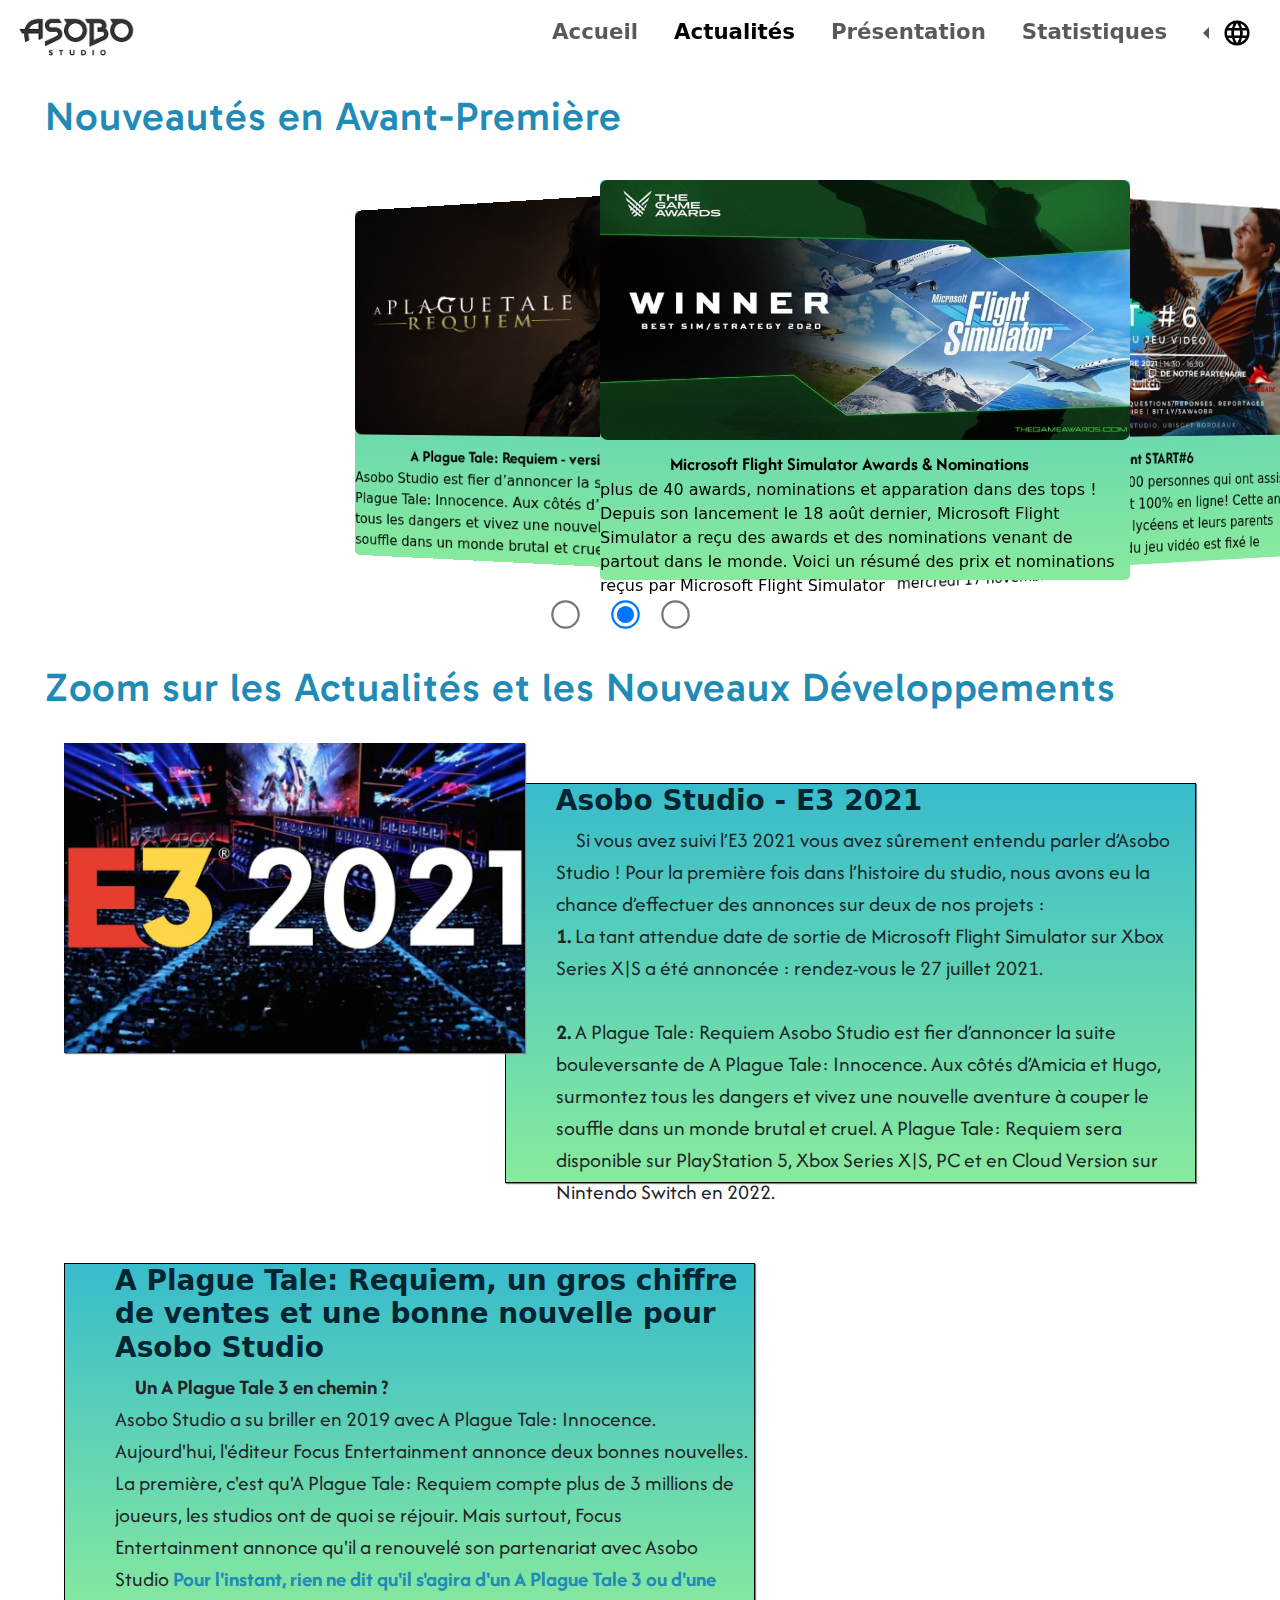
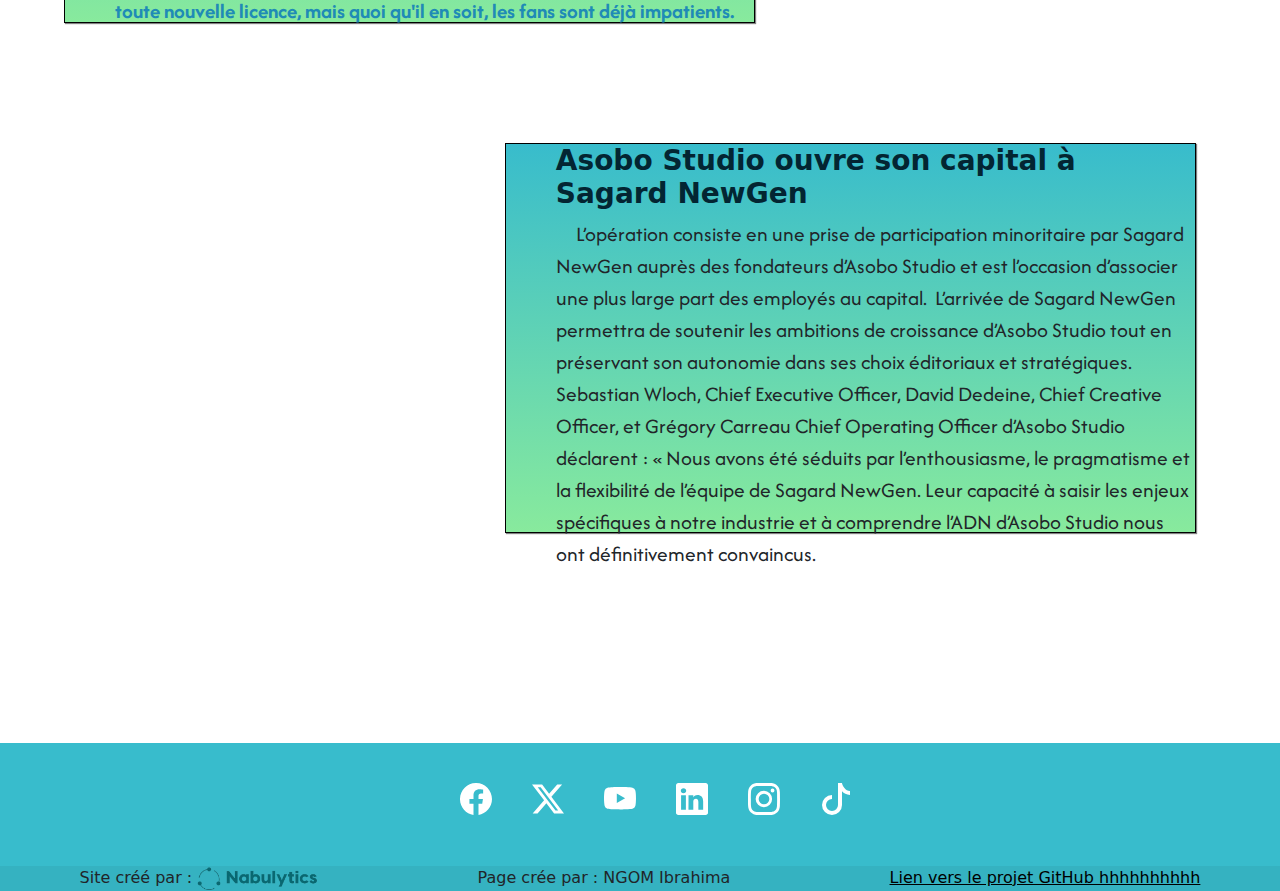
==== commit e16526ed: "ibrahima hhhh" ====
--- a/actualites.html
+++ b/actualites.html
@@ -228,7 +228,7 @@
             Page crée par : NGOM Ibrahima
         </div>
         <div class="text-center p-4">
-            <a href="https://github.com/AurelienP29/SAE1_AsoboStudio" target="_blank">Lien vers le projet GitHub</a>
+            <a href="https://github.com/AurelienP29/SAE1_AsoboStudio" target="_blank">Lien vers le projet GitHub hhhhhhhhhh</a>
         </div>
     </div>
 </footer>
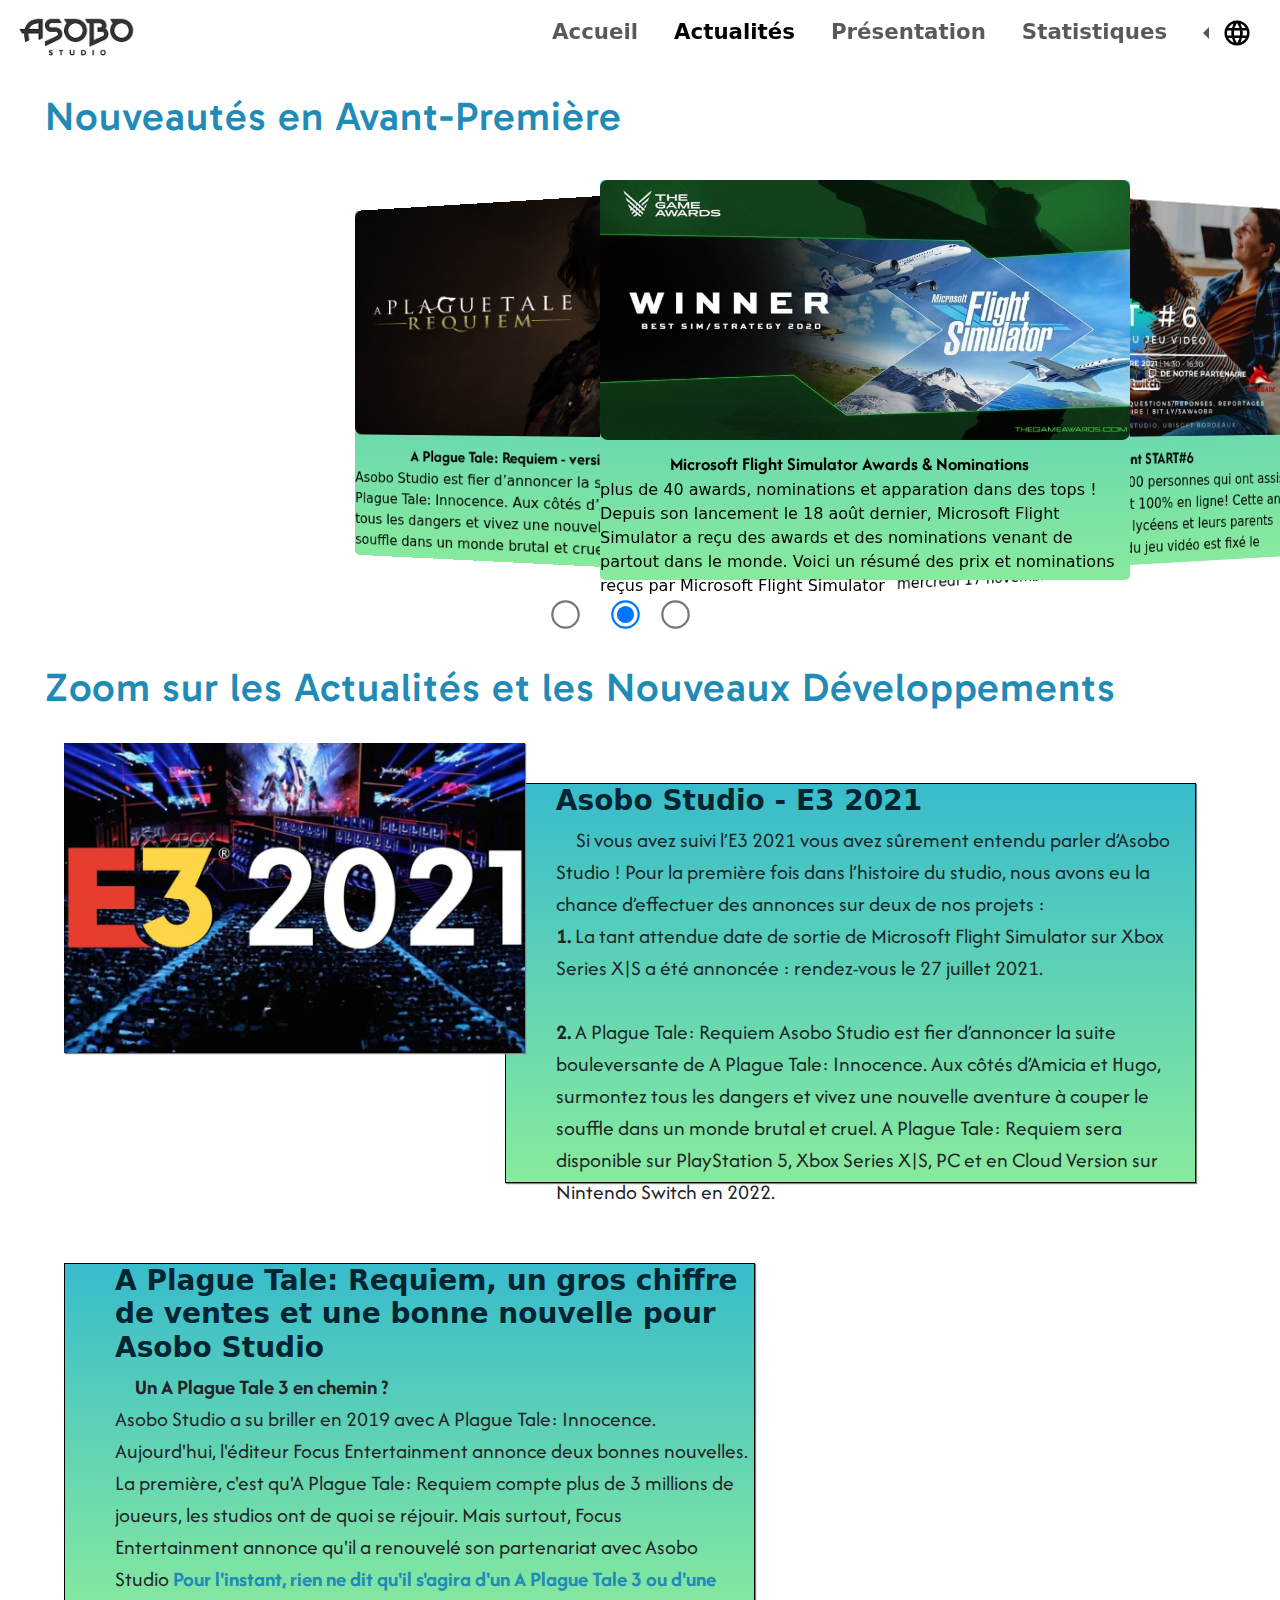
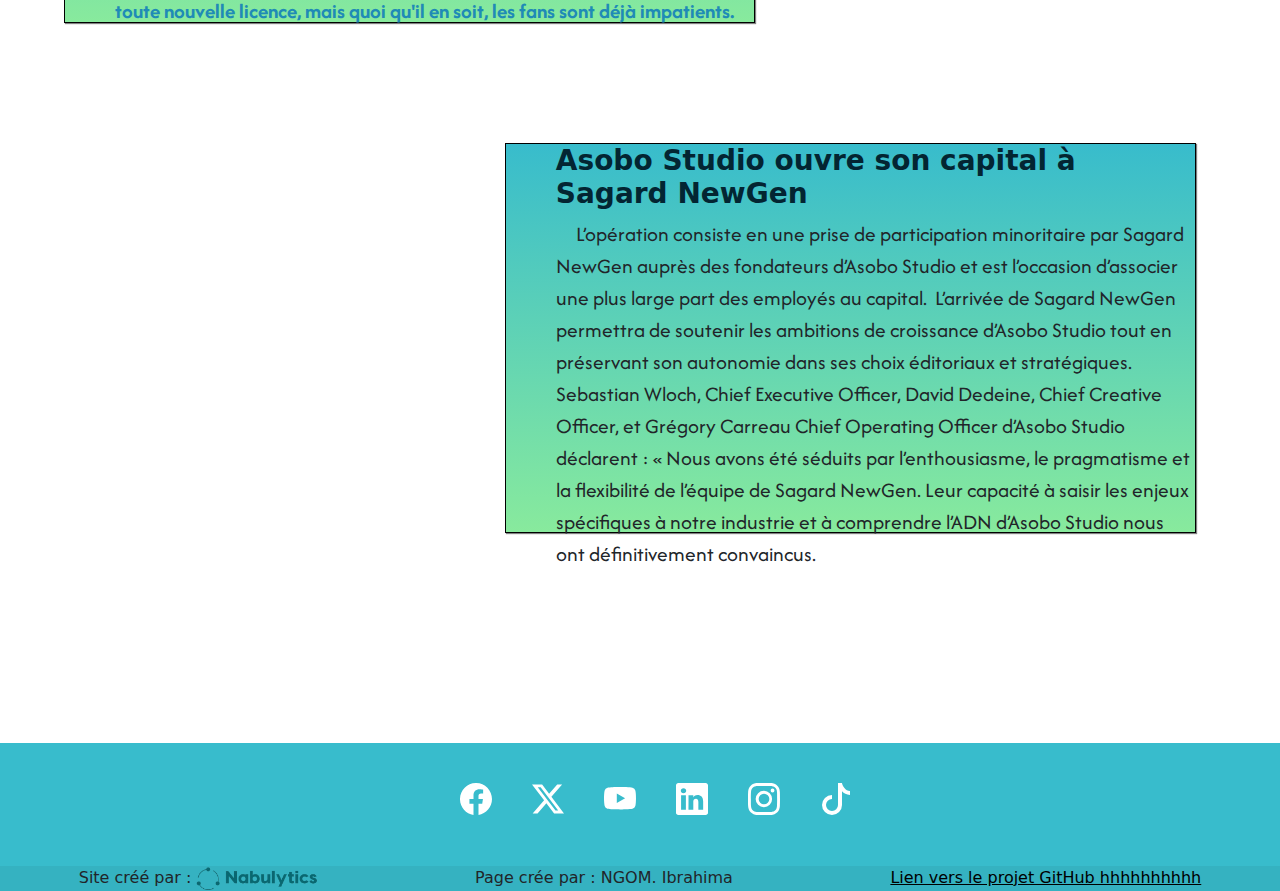
==== commit 9e5d26b5: "ibrahima ommit" ====
--- a/actualites.html
+++ b/actualites.html
@@ -225,7 +225,7 @@
             <img src="Images/nabu_full_logo.png" alt="Nabulitics">
         </div>
         <div class="text-center p-4">
-            Page crée par : NGOM Ibrahima
+            Page crée par : NGOM. Ibrahima
         </div>
         <div class="text-center p-4">
             <a href="https://github.com/AurelienP29/SAE1_AsoboStudio" target="_blank">Lien vers le projet GitHub hhhhhhhhhh</a>
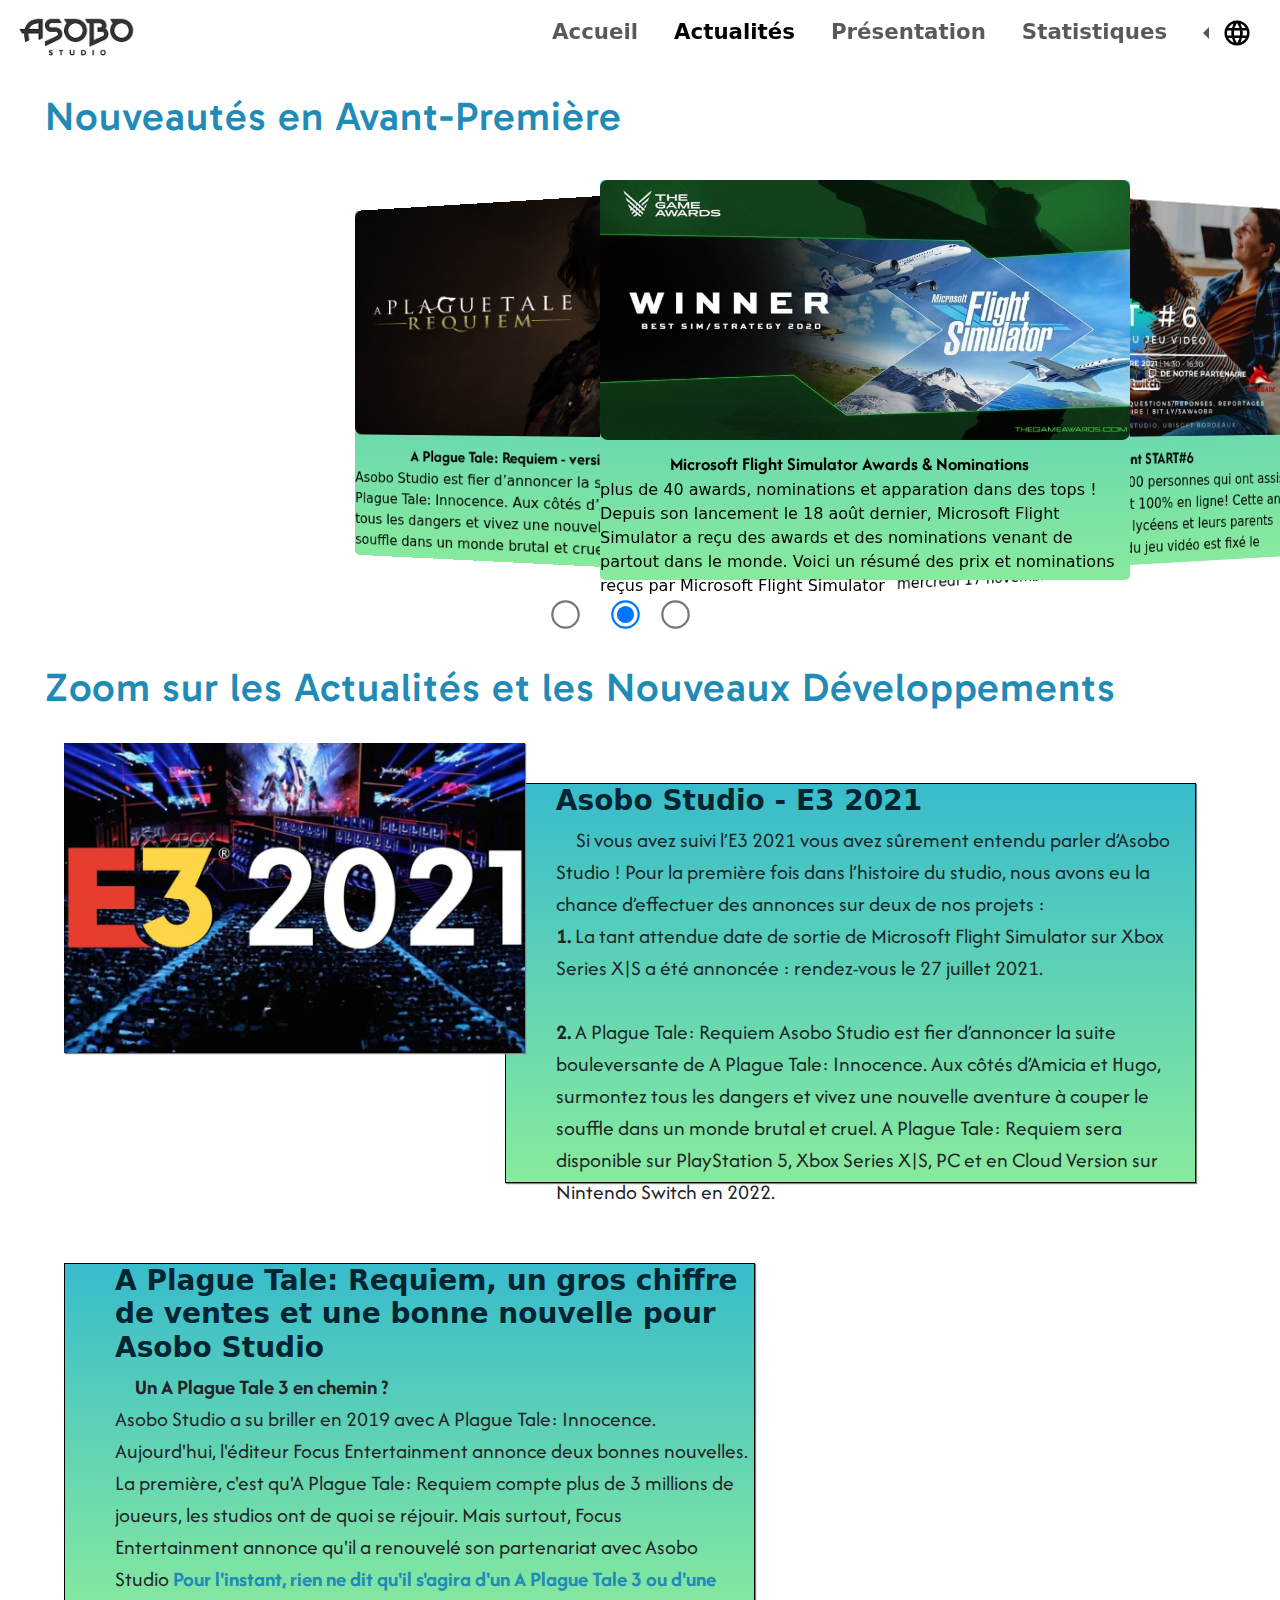
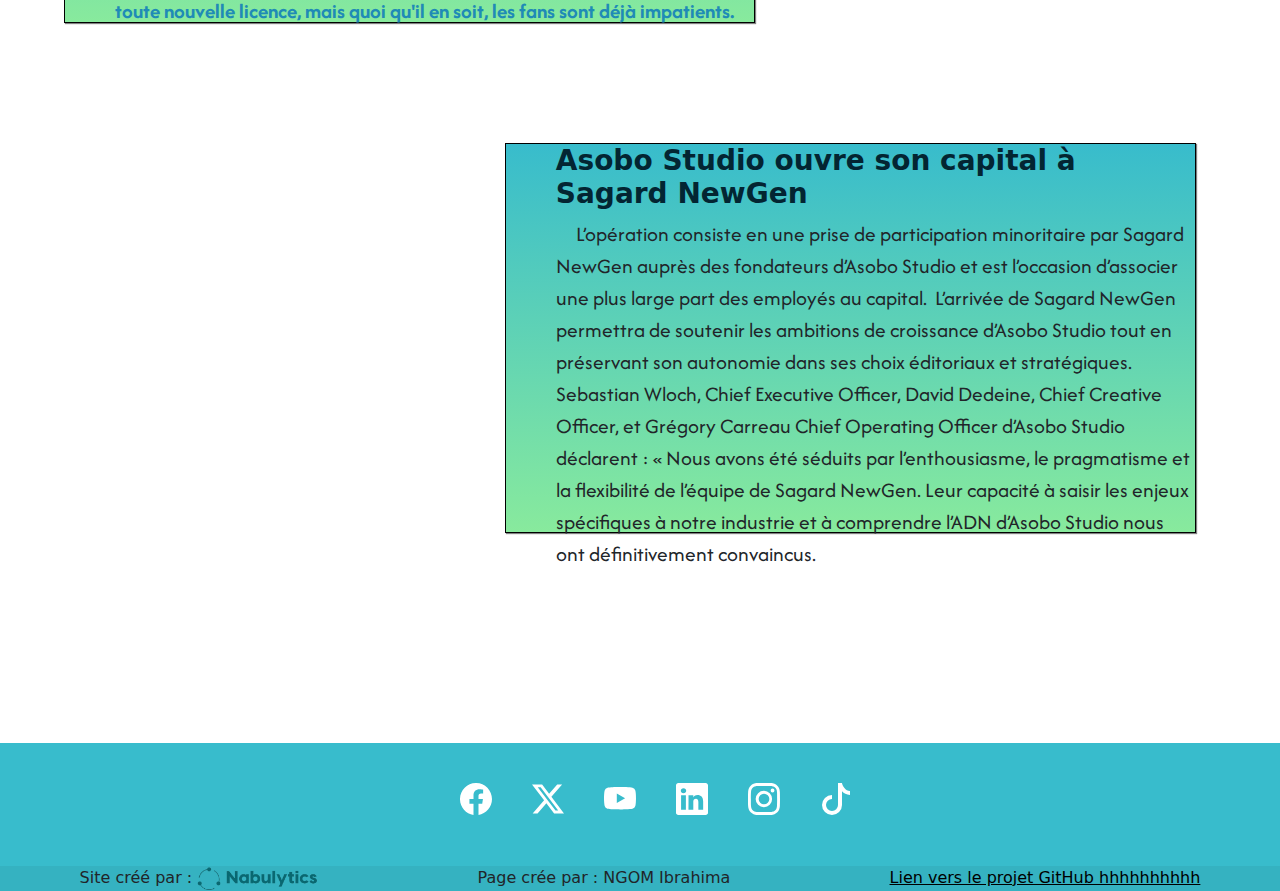
==== commit 9410180f: "Reverse verification modifications" ====
--- a/actualites.html
+++ b/actualites.html
@@ -225,7 +225,7 @@
             <img src="Images/nabu_full_logo.png" alt="Nabulitics">
         </div>
         <div class="text-center p-4">
-            Page crée par : NGOM. Ibrahima
+            Page crée par : NGOM Ibrahima
         </div>
         <div class="text-center p-4">
             <a href="https://github.com/AurelienP29/SAE1_AsoboStudio" target="_blank">Lien vers le projet GitHub hhhhhhhhhh</a>
